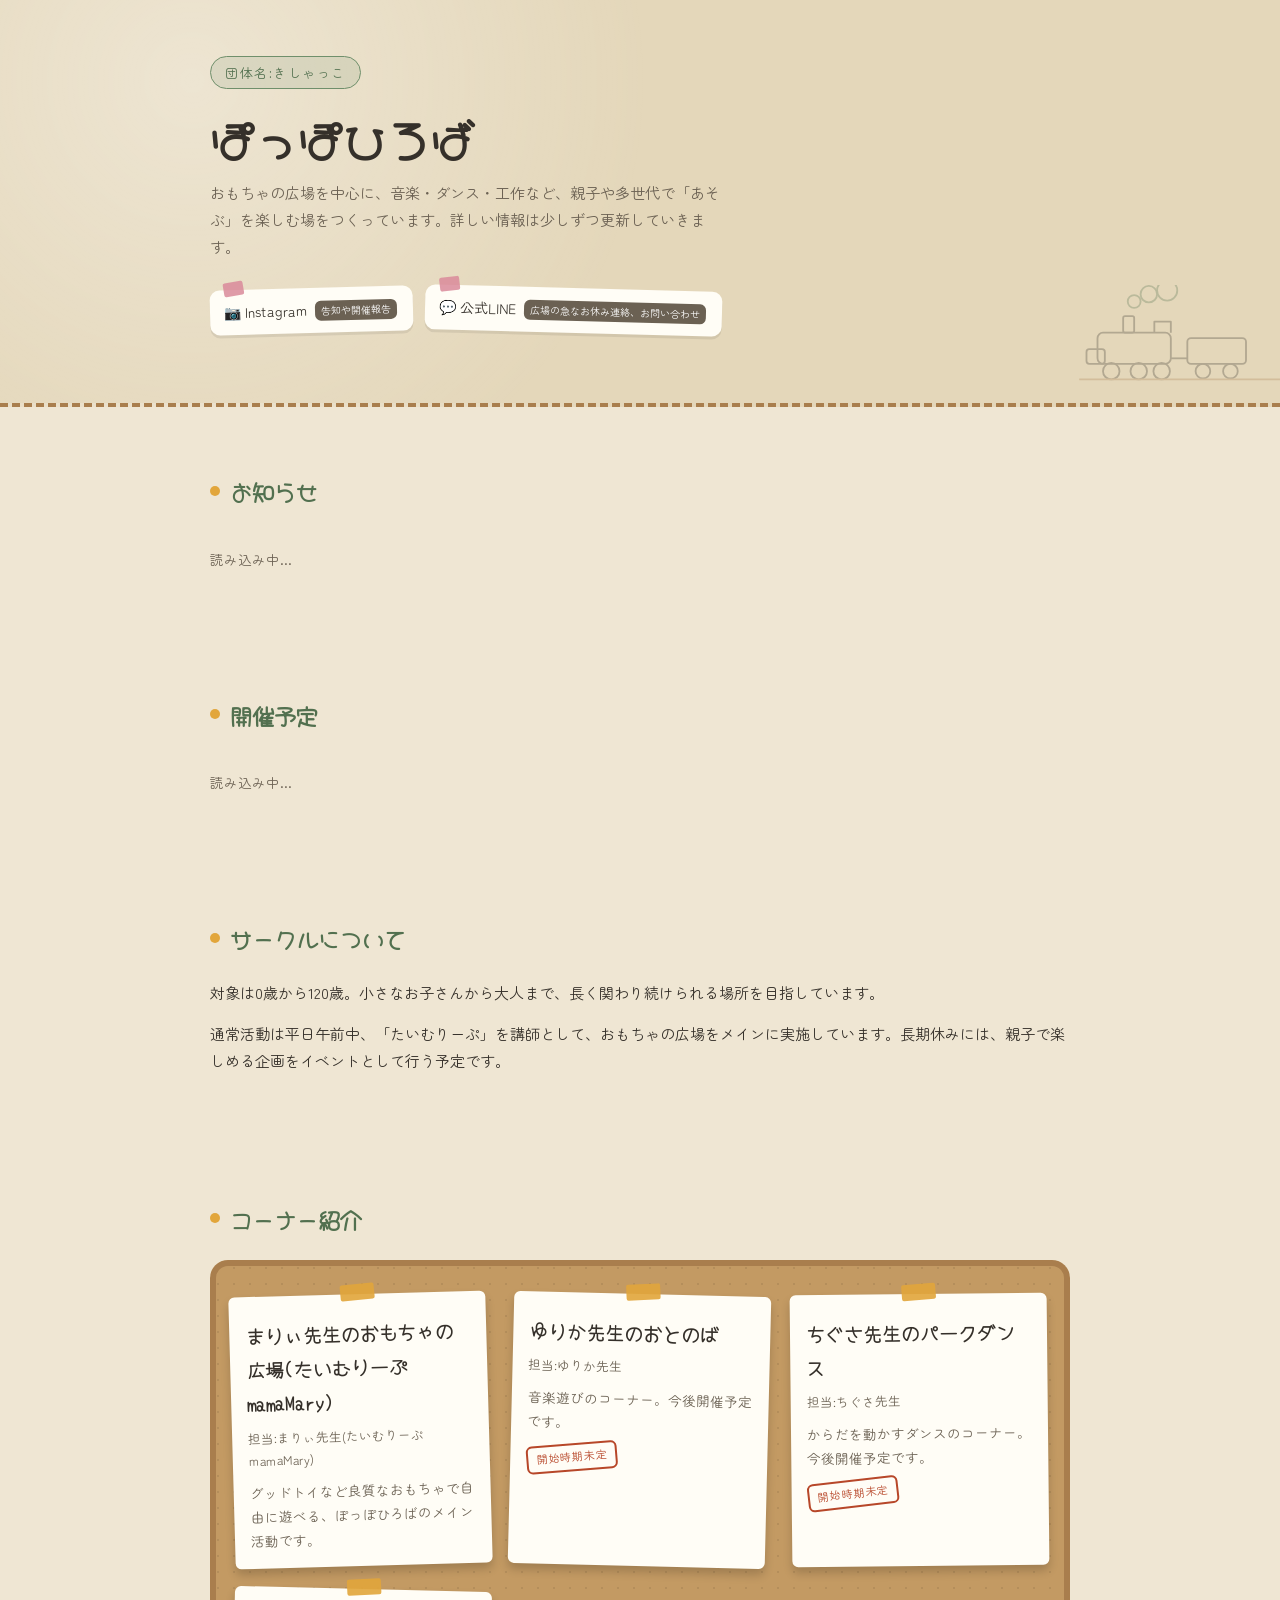
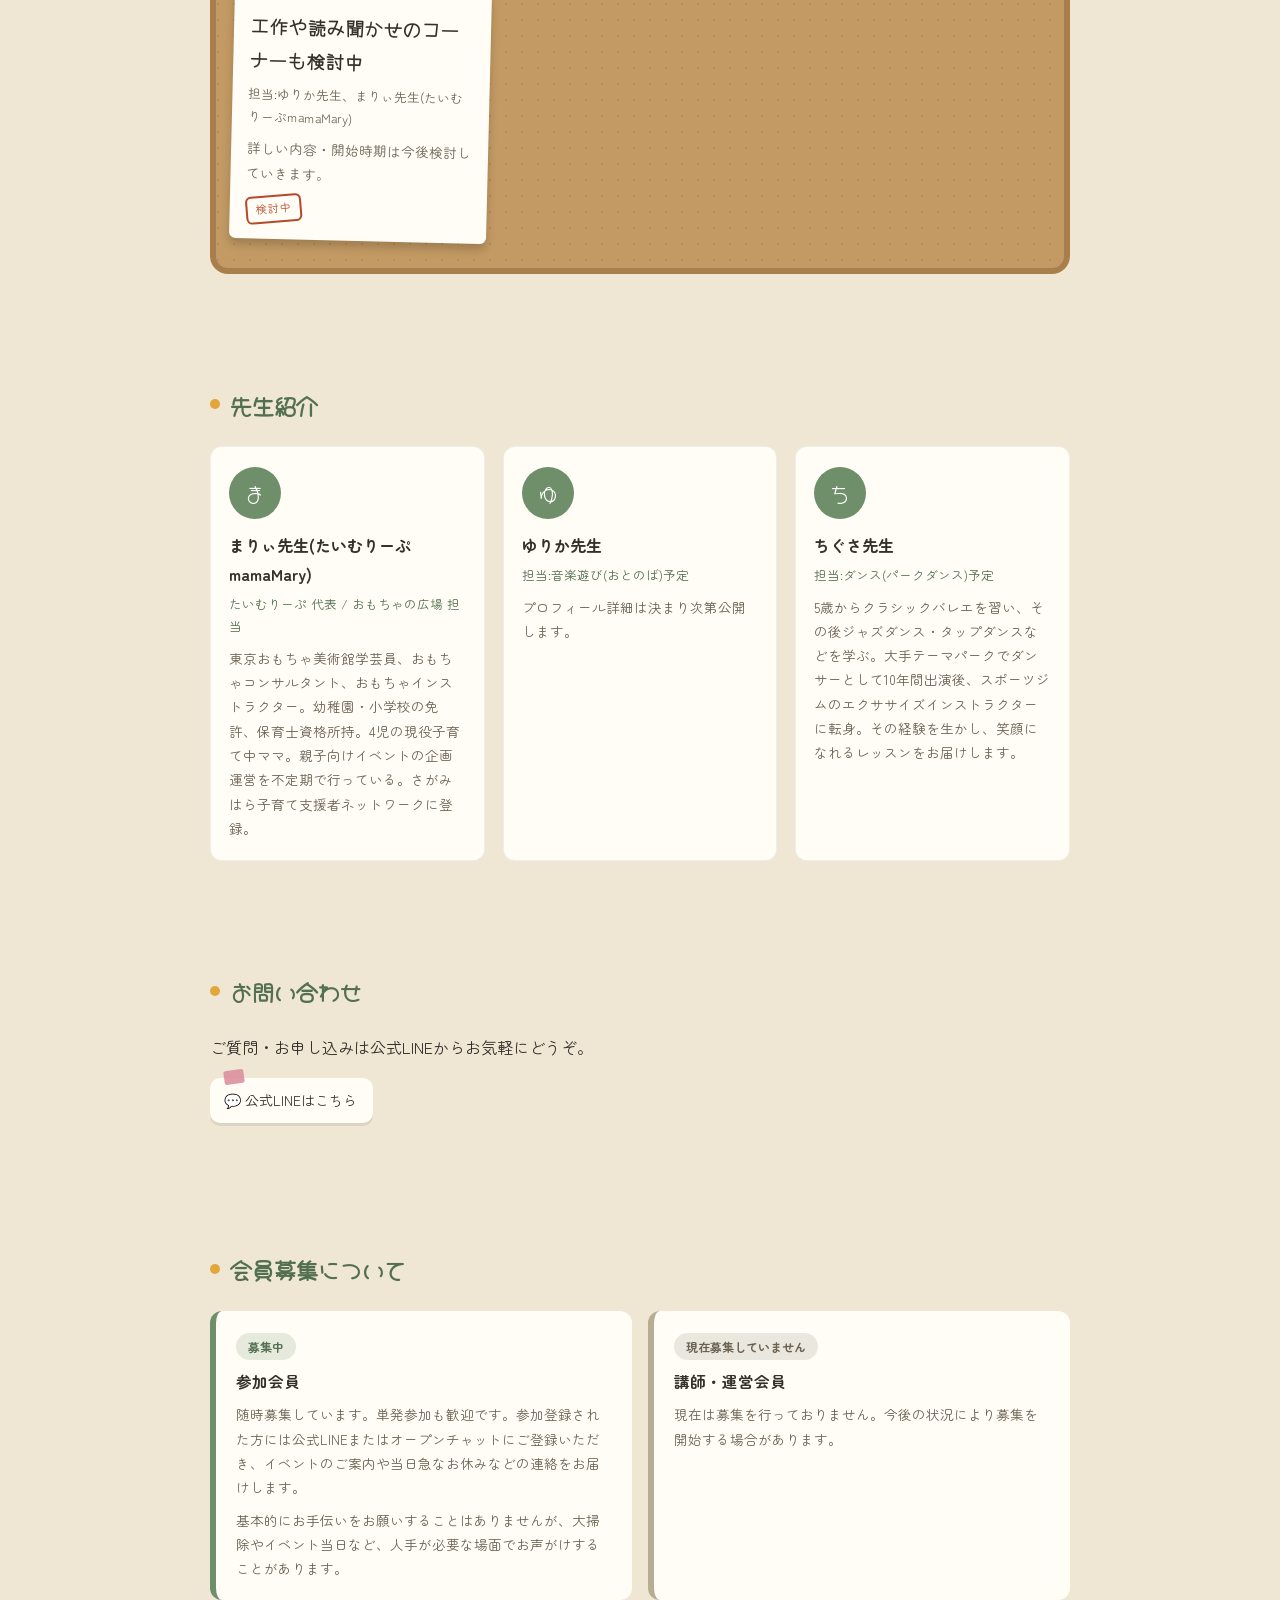
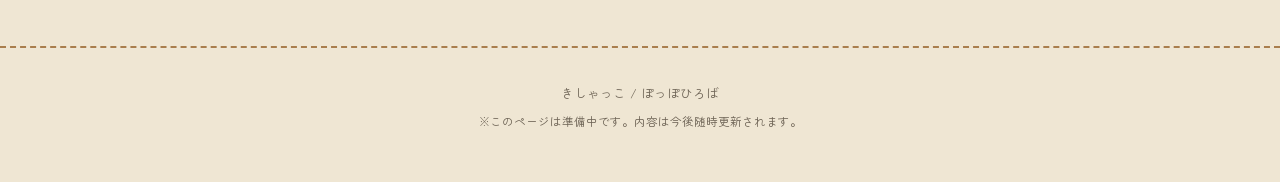
==== index.html @ f731ea02 "Update index.html" ====
<!DOCTYPE html>
<html lang="ja">
<head>
<meta charset="UTF-8">
<meta name="viewport" content="width=device-width, initial-scale=1.0">
<title>ぽっぽひろば(きしゃっこ)</title>
<link rel="preconnect" href="https://fonts.googleapis.com">
<link href="https://fonts.googleapis.com/css2?family=Yomogi&family=Hachi+Maru+Pop&family=Zen+Maru+Gothic:wght@400;500;700&display=swap" rel="stylesheet">
<link rel="stylesheet" href="css/style.css">
<script src="https://identity.netlify.com/v1/netlify-identity-widget.js"></script>


<div class="hero">
  <svg class="hero-illustration" viewBox="0 0 240 120" fill="none" xmlns="http://www.w3.org/2000/svg">
    <circle cx="70" cy="18" r="7" stroke="#52704f" stroke-width="2"/>
    <circle cx="86" cy="10" r="9" stroke="#52704f" stroke-width="2"/>
    <circle cx="106" cy="6" r="11" stroke="#52704f" stroke-width="2"/>
    <rect x="58" y="34" width="12" height="18" rx="2" stroke="#35302a" stroke-width="2"/>
    <rect x="30" y="52" width="80" height="34" rx="6" stroke="#35302a" stroke-width="2"/>
    <rect x="18" y="70" width="20" height="16" rx="3" stroke="#35302a" stroke-width="2"/>
    <path d="M92 52 L92 40 L110 40 L110 52" stroke="#35302a" stroke-width="2" stroke-linejoin="round"/>
    <circle cx="45" cy="94" r="9" stroke="#35302a" stroke-width="2"/>
    <circle cx="75" cy="94" r="9" stroke="#35302a" stroke-width="2"/>
    <circle cx="100" cy="94" r="9" stroke="#35302a" stroke-width="2"/>
    <line x1="110" y1="80" x2="128" y2="80" stroke="#35302a" stroke-width="2"/>
    <rect x="128" y="58" width="64" height="28" rx="4" stroke="#35302a" stroke-width="2"/>
    <circle cx="145" cy="94" r="8" stroke="#35302a" stroke-width="2"/>
    <circle cx="175" cy="94" r="8" stroke="#35302a" stroke-width="2"/>
    <line x1="10" y1="103" x2="230" y2="103" stroke="#a97e4d" stroke-width="2"/>
  </svg>
  <div class="wrap">
    <span class="eyebrow">団体名:きしゃっこ</span>
    <h1 class="title">ぽっぽひろば</h1>
    <p class="sub">おもちゃの広場を中心に、音楽・ダンス・工作など、親子や多世代で「あそぶ」を楽しむ場をつくっています。詳しい情報は少しずつ更新していきます。</p>
  
    <div class="sns-row" style="margin-top: 20px;">
      <a class="sns-pin" href="https://www.instagram.com/kishakko?igsi=dzZjYjJscGFuNTF6">📷 Instagram <span class="badge-tbd">告知や開催報告</span></a>
      <a class="sns-pin" href="https://lin.ee/PmQzbfr" target="_blank" rel="noopener">💬 公式LINE<span class="badge-tbd">広場の急なお休み連絡、お問い合わせ</span></a>
    </div>
  </div>
</div>

<div class="wrap">


  <section class="news">
    <h2 class="section-title">お知らせ</h2>
    <div class="news-list" id="news-list">
      <p class="news-empty">読み込み中…</p>
    </div>
  </section>

  <section class="schedule">
    <h2 class="section-title">開催予定</h2>
    <div class="schedule-list" id="schedule-list">
      <p class="schedule-empty">読み込み中…</p>
    </div>
  </section>

  <section class="about">
    <h2 class="section-title">サークルについて</h2>
    <p>対象は0歳から120歳。小さなお子さんから大人まで、長く関わり続けられる場所を目指しています。</p>
    <p>通常活動は平日午前中、「たいむりーぷ」を講師として、おもちゃの広場をメインに実施しています。長期休みには、親子で楽しめる企画をイベントとして行う予定です。</p>
  </section>

  <section class="corners">
    <h2 class="section-title">コーナー紹介</h2>
    <div class="corkboard">
      <div class="card-grid">

        <div class="note-card">
          <h3>まりぃ先生のおもちゃの広場(たいむりーぷmamaMary)</h3>
          <div class="teacher">担当:まりぃ先生(たいむりーぷmamaMary)</div>
          <p class="desc">グッドトイなど良質なおもちゃで自由に遊べる、ぽっぽひろばのメイン活動です。</p>
        </div>

        <div class="note-card">
          <h3>ゆりか先生のおとのば</h3>
          <div class="teacher">担当:ゆりか先生</div>
          <p class="desc">音楽遊びのコーナー。今後開催予定です。</p>
          <span class="stamp">開始時期未定</span>
        </div>

        <div class="note-card">
          <h3>ちぐさ先生のパークダンス</h3>
          <div class="teacher">担当:ちぐさ先生</div>
          <p class="desc">からだを動かすダンスのコーナー。今後開催予定です。</p>
          <span class="stamp">開始時期未定</span>
        </div>

        <div class="note-card">
          <h3>工作や読み聞かせのコーナーも検討中</h3>
          <div class="teacher">担当:ゆりか先生、まりぃ先生(たいむりーぷmamaMary)</div>
          <p class="desc">詳しい内容・開始時期は今後検討していきます。</p>
          <span class="stamp">検討中</span>
        </div>

      </div>
    </div>
  </section>

  <section class="teachers">
    <h2 class="section-title">先生紹介</h2>
    <div class="teacher-grid">

      <div class="teacher-card">
        <div class="avatar">ま</div>
        <h3>まりぃ先生(たいむりーぷmamaMary)</h3>
        <div class="role">たいむりーぷ 代表 / おもちゃの広場 担当</div>
        <p>東京おもちゃ美術館学芸員、おもちゃコンサルタント、おもちゃインストラクター。幼稚園・小学校の免許、保育士資格所持。4児の現役子育て中ママ。親子向けイベントの企画運営を不定期で行っている。さがみはら子育て支援者ネットワークに登録。</p>
      </div>

      <div class="teacher-card">
        <div class="avatar">ゆ</div>
        <h3>ゆりか先生</h3>
        <div class="role">担当:音楽遊び(おとのば)予定</div>
        <p>プロフィール詳細は決まり次第公開します。</p>
      </div>

      <div class="teacher-card">
        <div class="avatar">ち</div>
        <h3>ちぐさ先生</h3>
        <div class="role">担当:ダンス(パークダンス)予定</div>
        <p>5歳からクラシックバレエを習い、その後ジャズダンス・タップダンスなどを学ぶ。大手テーマパークでダンサーとして10年間出演後、スポーツジムのエクササイズインストラクターに転身。その経験を生かし、笑顔になれるレッスンをお届けします。</p>
      </div>

    </div>
  </section>

  <section class="contact">
    <h2 class="section-title">お問い合わせ</h2>
    <p>ご質問・お申し込みは公式LINEからお気軽にどうぞ。</p>
    <p><a class="sns-pin" href="https://lin.ee/PmQzbfr" target="_blank" rel="noopener" style="transform:none;">💬 公式LINEはこちら</a></p>
  </section>

  <section class="membership">
    <h2 class="section-title">会員募集について</h2>
    <div class="status-row">
      <div class="status-card">
        <span class="status-tag open">募集中</span>
        <h3>参加会員</h3>
        <p>随時募集しています。単発参加も歓迎です。参加登録された方には公式LINEまたはオープンチャットにご登録いただき、イベントのご案内や当日急なお休みなどの連絡をお届けします。</p>
        <p style="margin-top:8px;">基本的にお手伝いをお願いすることはありませんが、大掃除やイベント当日など、人手が必要な場面でお声がけすることがあります。</p>
      </div>
      <div class="status-card closed">
        <span class="status-tag closed">現在募集していません</span>
        <h3>講師・運営会員</h3>
        <p>現在は募集を行っておりません。今後の状況により募集を開始する場合があります。</p>
      </div>
    </div>
  </section>

</div>

<footer>
  <div>きしゃっこ / ぽっぽひろば</div>
  <div class="note">※このページは準備中です。内容は今後随時更新されます。</div>
</footer>

<script>
// 📢 本日の開催状況を data/status.json から読み込んで表示
fetch('data/status.json')
  .then(function(res){ return res.json(); })
  .then(function(data){
    var status = (data && data.current) || "🟢 本日開催";
    document.getElementById('today-status').innerText = status;
  })
  .catch(function(){
    document.getElementById('today-status').innerText = "🟢 本日開催";
  });

// 📅 年間予定を data/yearly.json から読み込んで「今月分」だけを自動表示
var currentMonth = new Date().getMonth() + 1; // 現在の月（1〜12）
document.getElementById('yearly-title').innerText = currentMonth + '月の予定（年間予定より）';

fetch('data/yearly.json')
  .then(function(res){ return res.json(); })
  .then(function(data){
    var items = (data && data.items) || [];
    var list = document.getElementById('yearly-list');
    
    // 今月のデータだけを絞り込む
    var thisMonthItems = items.filter(function(item){
      return parseInt(item.month) === currentMonth;
    });

    if(thisMonthItems.length === 0){
      list.innerHTML = '<p class="yearly-empty">今月の定期予定はありません。</p>';
      return;
    }

    list.innerHTML = thisMonthItems.map(function(item){
      return '<div class="news-item" style="border-left: 4px solid #a97e4d; padding-left: 10px; margin-bottom: 15px;">' +
        '<div class="title" style="font-weight: bold; font-size: 1.1rem;">' + (item.title || '') + '</div>' +
        '<div class="body" style="font-size: 0.9rem; color: #555; white-space: pre-wrap; margin-top: 4px;">' + (item.detail || '') + '</div>' +
      '</div>';
    }).join('');
  })
  .catch(function(){
    document.getElementById('yearly-list').innerHTML = '<p class="yearly-empty">年間予定を読み込めませんでした。</p>';
  });

// お知らせを data/news.json から読み込んで表示
fetch('data/news.json')
  .then(function(res){ return res.json(); })
  .then(function(data){
    var items = (data && data.items) || [];
    var list = document.getElementById('news-list');
    if(items.length === 0){
      list.innerHTML = '<p class="news-empty">現在お知らせはありません。</p>';
      return;
    }
    items.sort(function(a,b){ return (b.date||'').localeCompare(a.date||''); });
    list.innerHTML = items.map(function(item){
      return '<div class="news-item">' +
        '<div class="date">' + (item.date || '') + '</div>' +
        '<div class="title">' + (item.title || '') + '</div>' +
        '<div class="body">' + (item.body || '') + '</div>' +
      '</div>';
    }).join('');
  })
  .catch(function(){
    document.getElementById('news-list').innerHTML = '<p class="news-empty">お知らせを読み込めませんでした。</p>';
  });

// 開催予定を data/schedule.json から読み込んで表示
fetch('data/schedule.json')
  .then(function(res){ return res.json(); })
  .then(function(data){
    var items = (data && data.items) || [];
    var list = document.getElementById('schedule-list');
    if(items.length === 0){
      list.innerHTML = '<p class="schedule-empty">現在、開催予定の情報はありません。</p>';
      return;
    }
    list.innerHTML = items.map(function(item){
      return '<div class="schedule-item">' +
        '<div class="date">' + (item.date || '') + '</div>' +
        '<div>' +
          '<div class="title">' + (item.title || '') + '</div>' +
          '<div class="place">' + (item.place || '') + '</div>' +
        '</div>' +
      '</div>';
    }).join('');
  })
  .catch(function(){
    document.getElementById('schedule-list').innerHTML = '<p class="schedule-empty">開催予定を読み込めませんでした。</p>';
  });
</script>

<script>
  if (window.netlifyIdentity) {
    window.netlifyIdentity.on("init", function(user){
      if (!user) {
        window.netlifyIdentity.on("login", function(){
          document.location.href = "/admin/";
        });
      }
    });
  }
</script>
</body>
</html>
---- css/style.css ----
:root{
    --paper: #efe6d3;
    --paper-dark: #e4d7ba;
    --cork: #c39a63;
    --cork-dark: #a97e4d;
    --card: #fffdf6;
    --ink: #35302a;
    --ink-soft: #6b6153;
    --moss: #6f8f6b;
    --moss-dark: #52704f;
    --mustard: #e2a63b;
    --dusty-pink: #d9899a;
    --stamp: #b7472a;
  }
  *{ box-sizing: border-box; }
  body{
    margin:0;
    background: var(--paper);
    color: var(--ink);
    font-family: "Zen Maru Gothic", sans-serif;
    line-height: 1.8;
  }
  .wrap{ max-width: 900px; margin: 0 auto; padding: 0 20px; }

  /* ---------- HERO ---------- */
  .hero{
    background:
      radial-gradient(circle at 15% 20%, rgba(255,255,255,0.35) 0, transparent 40%),
      var(--paper-dark);
    padding: 56px 0 70px;
    position: relative;
    border-bottom: 4px dashed var(--cork-dark);
    overflow: hidden;
  }
  .hero-illustration{
    position: absolute;
    right: -10px;
    bottom: 8px;
    width: 220px;
    height: auto;
    opacity: 0.28;
    z-index: 0;
    pointer-events: none;
  }
  .hero .wrap{ position: relative; z-index: 1; }
  @media (max-width: 640px){
    .hero-illustration{ width: 140px; bottom: -6px; right: -14px; opacity: 0.22; }
  }
  .eyebrow{
    display:inline-block;
    font-size: 13px;
    letter-spacing: .12em;
    color: var(--moss-dark);
    background: rgba(111,143,107,0.15);
    border: 1px solid var(--moss);
    border-radius: 999px;
    padding: 4px 14px;
    margin-bottom: 18px;
  }
  h1.title{
    font-family: "Hachi Maru Pop", cursive;
    font-size: clamp(28px, 6vw, 44px);
    line-height: 1.4;
    margin: 0 0 6px;
    color: var(--ink);
  }
  .title .stamp-inline{
    display:inline-block;
    border: 3px solid var(--stamp);
    color: var(--stamp);
    border-radius: 8px;
    padding: 2px 12px;
    transform: rotate(-3deg);
    font-size: 0.55em;
    mix-blend-mode: multiply;
    vertical-align: middle;
  }
  .sub{
    font-size: 15px;
    color: var(--ink-soft);
    margin: 10px 0 28px;
    max-width: 520px;
  }
  .sns-row{
    display:flex;
    flex-wrap: wrap;
    gap: 12px;
  }
  .sns-pin{
    position: relative;
    display:inline-flex;
    align-items:center;
    gap:8px;
    background: var(--card);
    border-radius: 10px;
    padding: 10px 16px 10px 14px;
    box-shadow: 0 3px 0 rgba(0,0,0,0.08);
    font-size: 14px;
    color: var(--ink);
    text-decoration:none;
    transform: rotate(-1.5deg);
  }
  .sns-pin:nth-child(2n){ transform: rotate(1.5deg); }
  .sns-pin::before{
    content:"";
    position:absolute;
    top:-8px; left: 14px;
    width: 20px; height:14px;
    background: var(--dusty-pink);
    opacity:.85;
    transform: rotate(-8deg);
    border-radius: 2px;
  }
  .sns-pin .badge-tbd{
    font-size: 10px;
    color: #fff;
    background: var(--ink-soft);
    border-radius: 6px;
    padding: 1px 6px;
  }

  /* ---------- SECTION GENERIC ---------- */
  section{ padding: 46px 0; }
  h2.section-title{
    font-family: "Hachi Maru Pop", cursive;
    font-size: 22px;
    color: var(--moss-dark);
    display:flex;
    align-items:center;
    gap:10px;
    margin-bottom: 22px;
  }
  h2.section-title::before{
    content:"";
    width: 10px; height:10px;
    background: var(--mustard);
    border-radius: 50%;
    display:inline-block;
  }
  .about p{ margin: 0 0 14px; font-size: 15px; }

  /* ---------- CORKBOARD ---------- */
  .corkboard{
    background:
      radial-gradient(rgba(0,0,0,0.08) 1px, transparent 1.2px) 0 0/16px 16px,
      var(--cork);
    border-radius: 18px;
    padding: 34px 22px;
    box-shadow: inset 0 0 0 6px var(--cork-dark);
  }
  .card-grid{
    display:grid;
    grid-template-columns: repeat(auto-fit, minmax(220px, 1fr));
    gap: 22px;
  }
  .note-card{
    background: var(--card);
    border-radius: 6px;
    padding: 18px 16px 16px;
    box-shadow: 0 6px 10px rgba(0,0,0,0.18);
    position: relative;
    transform: rotate(-1.6deg);
  }
  .note-card:nth-child(2n){ transform: rotate(1.4deg); }
  .note-card:nth-child(3n){ transform: rotate(-0.6deg); }
  .note-card::before{
    content:"";
    position:absolute;
    top:-10px; left: 50%;
    transform: translateX(-50%) rotate(-4deg);
    width: 34px; height:16px;
    background: var(--mustard);
    opacity:.9;
    border-radius: 2px;
  }
  .note-card h3{
    font-family: "Yomogi", cursive;
    font-size: 19px;
    margin: 4px 0 6px;
    color: var(--ink);
  }
  .note-card .teacher{
    font-size: 12.5px;
    color: var(--ink-soft);
    margin-bottom: 8px;
  }
  .note-card p.desc{
    font-size: 13.5px;
    color: var(--ink-soft);
    margin: 0;
  }
  .stamp{
    display:inline-block;
    margin-top: 10px;
    border: 2px solid var(--stamp);
    color: var(--stamp);
    font-size: 11px;
    letter-spacing: .08em;
    padding: 2px 8px;
    border-radius: 6px;
    transform: rotate(-6deg);
    mix-blend-mode: multiply;
  }

  /* ---------- TEACHERS ---------- */
  .teacher-grid{
    display:grid;
    grid-template-columns: repeat(auto-fit, minmax(230px, 1fr));
    gap: 18px;
  }
  .teacher-card{
    background: var(--card);
    border-radius: 12px;
    padding: 20px 18px;
    border: 1px solid rgba(0,0,0,0.06);
  }
  .avatar{
    width: 52px; height:52px;
    border-radius: 50%;
    background: var(--moss);
    color:#fff;
    display:flex; align-items:center; justify-content:center;
    font-family:"Hachi Maru Pop", cursive;
    font-size: 20px;
    margin-bottom: 12px;
  }
  .avatar.m-name{ font-size: 22px; }
  .teacher-card h3{ font-size:16px; margin: 0 0 4px; }
  .teacher-card .role{ font-size: 12.5px; color: var(--moss-dark); margin-bottom: 8px; }
  .teacher-card p{ font-size: 13.5px; color: var(--ink-soft); margin:0; }

  /* ---------- MEMBERSHIP STATUS ---------- */
  .status-row{
    display:flex;
    flex-wrap:wrap;
    gap: 16px;
  }
  .status-card{
    flex: 1 1 260px;
    background: var(--card);
    border-radius: 12px;
    padding: 20px;
    border-left: 6px solid var(--moss);
  }
  .status-card.closed{ border-left-color: #b7ac95; }
  .status-card h3{ margin: 0 0 6px; font-size: 15.5px; }
  .status-tag{
    display:inline-block;
    font-size: 12px;
    font-weight: bold;
    border-radius: 999px;
    padding: 3px 12px;
    margin-bottom: 8px;
  }
  .status-tag.open{ background: rgba(111,143,107,0.18); color: var(--moss-dark); }
  .status-tag.closed{ background: rgba(107,97,83,0.14); color: var(--ink-soft); }
  .status-card p{ font-size: 13.5px; color: var(--ink-soft); margin: 0; }

  footer{
    padding: 34px 0 50px;
    text-align:center;
    font-size: 12.5px;
    color: var(--ink-soft);
    border-top: 2px dashed var(--cork-dark);
  }
  footer .note{
    margin-top: 6px;
    font-size: 11.5px;
  }

/* ---------- NEWS ---------- */
.news-list{ display:flex; flex-direction:column; gap:14px; }
.news-item{
  background: var(--card);
  border-radius: 10px;
  padding: 14px 16px;
  border-left: 5px solid var(--mustard);
}
.news-item .date{ font-size:12px; color: var(--ink-soft); margin-bottom:4px; }
.news-item .title{ font-size:15px; font-weight:bold; margin-bottom:4px; }
.news-item .body{ font-size:13.5px; color: var(--ink-soft); }
.news-empty, .schedule-empty{ font-size:13.5px; color: var(--ink-soft); }

/* ---------- SCHEDULE ---------- */
.schedule-list{ display:flex; flex-direction:column; gap:12px; }
.schedule-item{
  display:flex;
  gap:14px;
  align-items:flex-start;
  background: var(--card);
  border-radius: 10px;
  padding: 12px 16px;
  border-left: 5px solid var(--moss);
}
.schedule-item .date{
  font-family: "Hachi Maru Pop", cursive;
  font-size: 14px;
  color: var(--moss-dark);
  white-space: nowrap;
}
.schedule-item .title{ font-size: 14px; }
.schedule-item .place{ font-size: 12px; color: var(--ink-soft); }
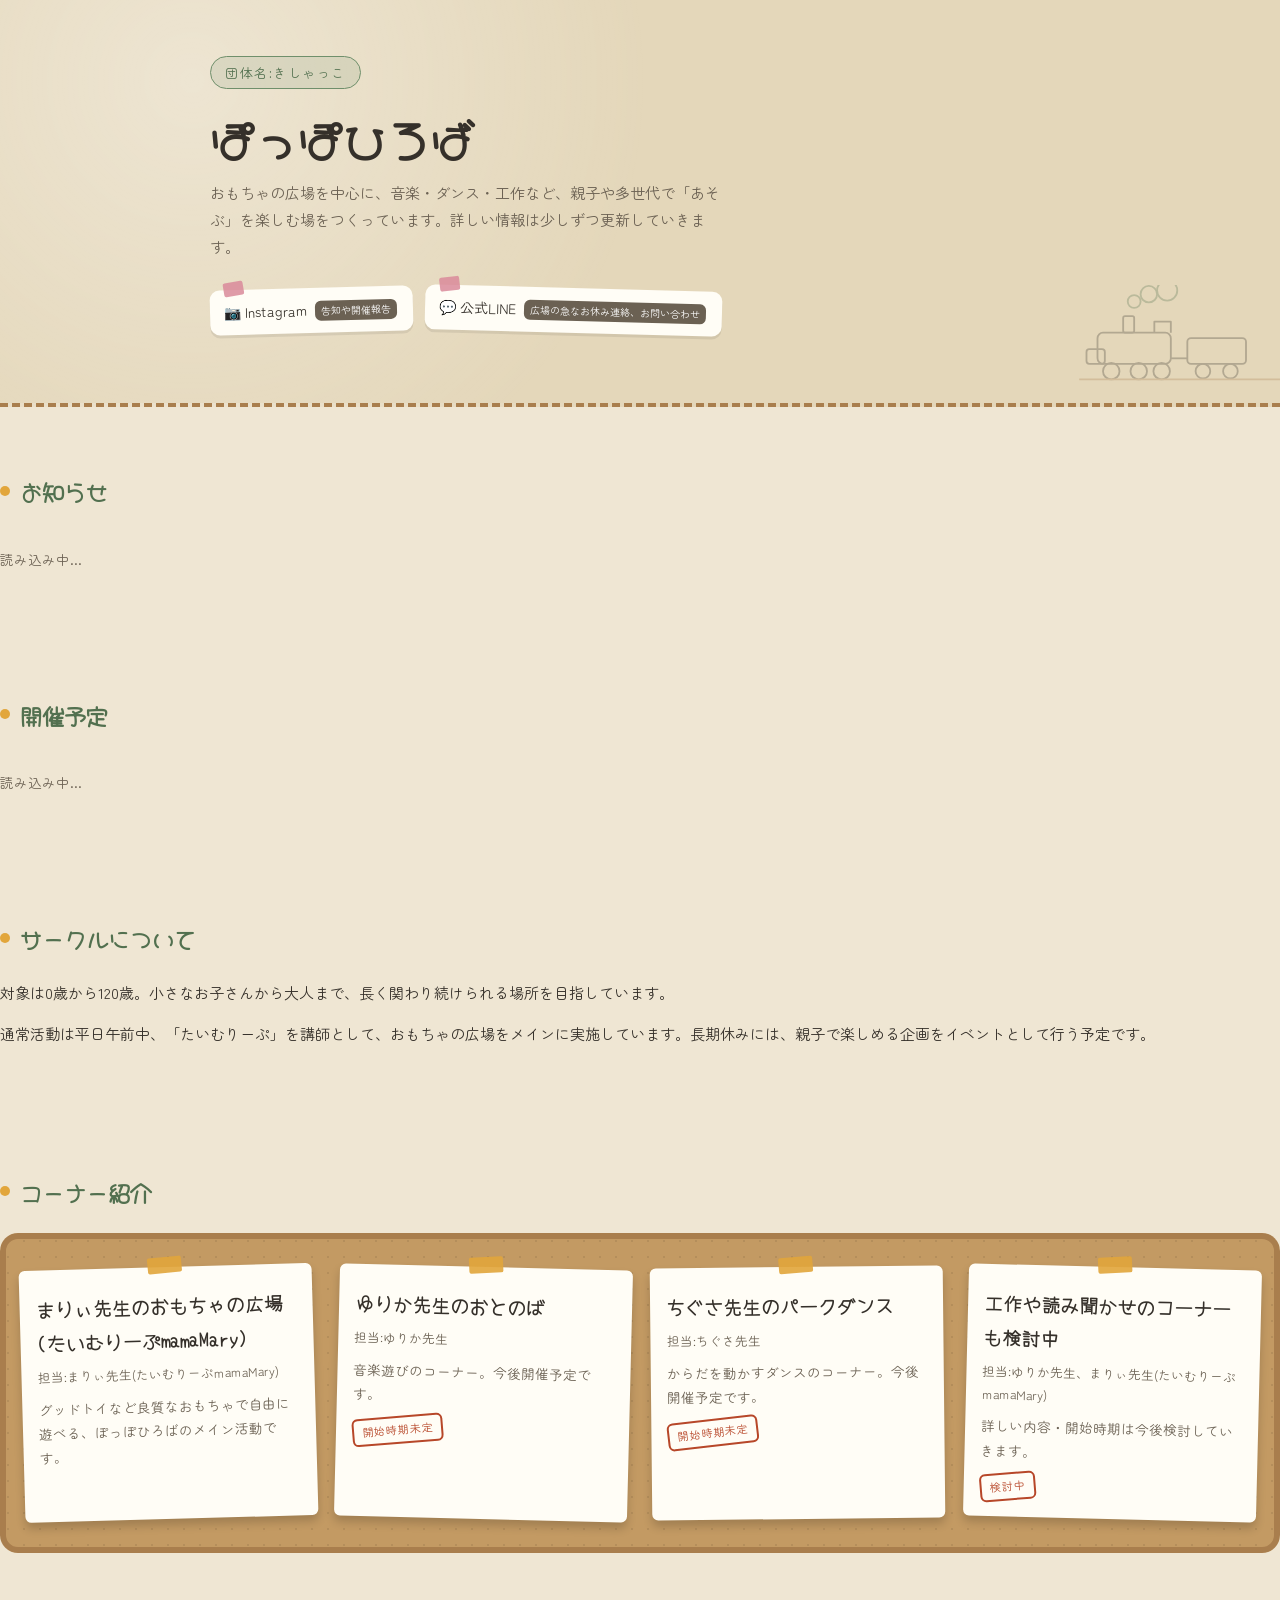
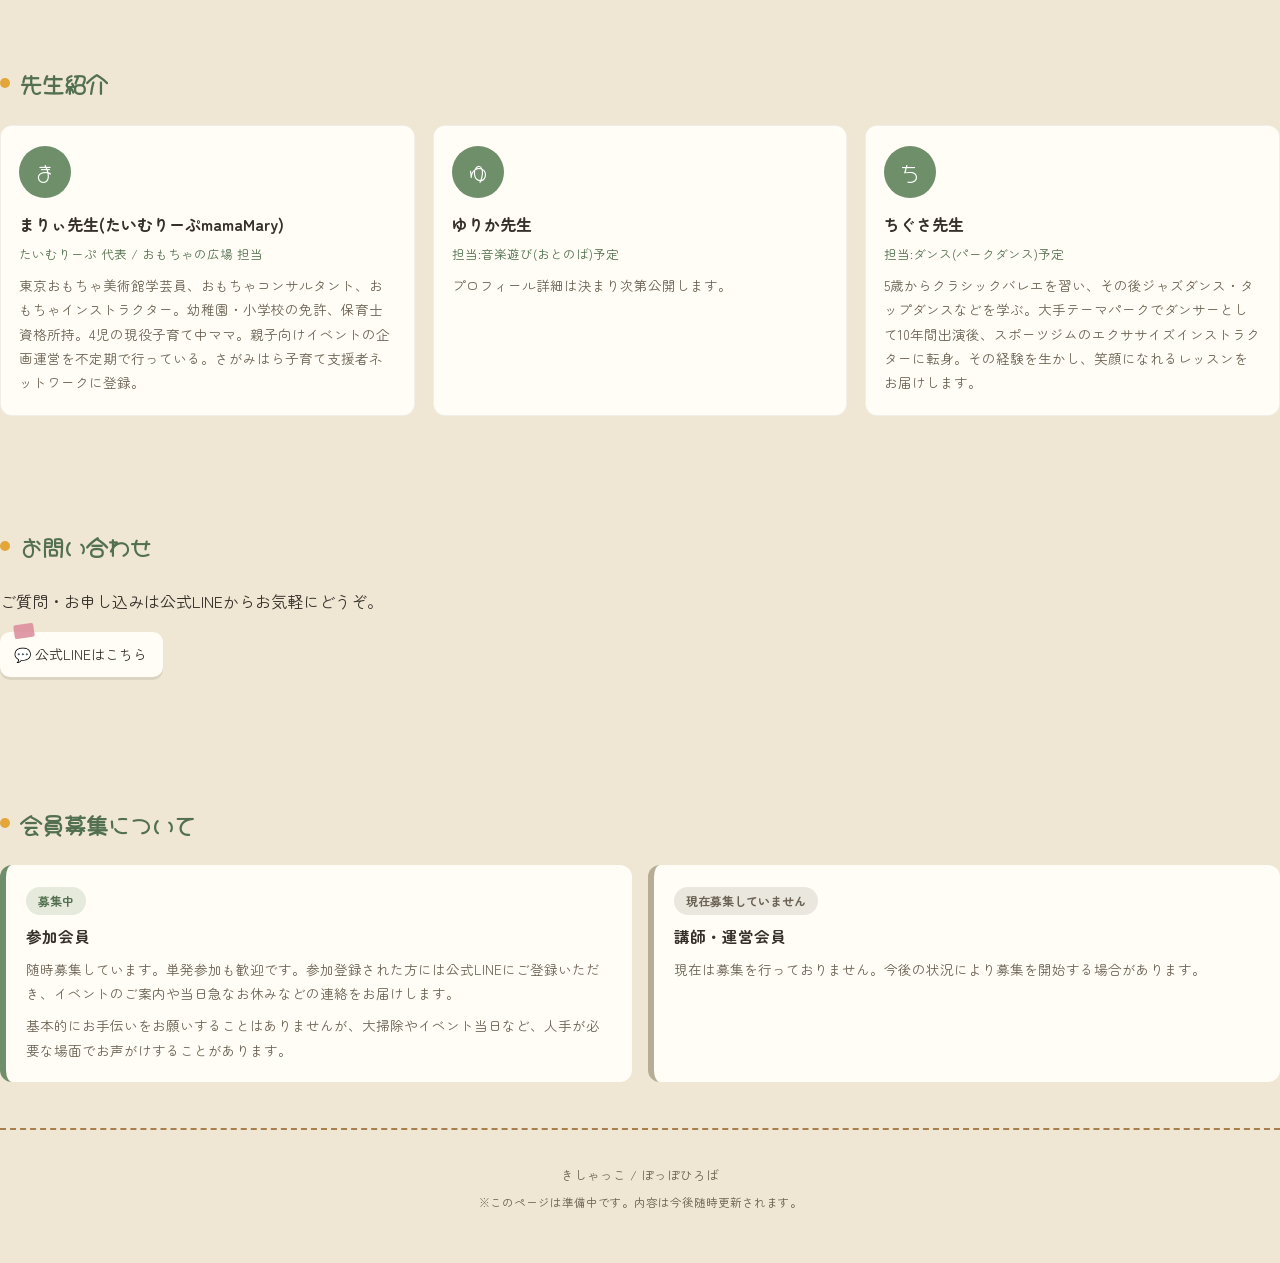
==== commit 1d3ba154: "Update index.html" ====
--- a/index.html
+++ b/index.html
@@ -40,9 +40,6 @@
   </div>
 </div>
 
-<div class="wrap">
-
-
   <section class="news">
     <h2 class="section-title">お知らせ</h2>
     <div class="news-list" id="news-list">
@@ -139,7 +136,7 @@
       <div class="status-card">
         <span class="status-tag open">募集中</span>
         <h3>参加会員</h3>
-        <p>随時募集しています。単発参加も歓迎です。参加登録された方には公式LINEまたはオープンチャットにご登録いただき、イベントのご案内や当日急なお休みなどの連絡をお届けします。</p>
+        <p>随時募集しています。単発参加も歓迎です。参加登録された方には公式LINEにご登録いただき、イベントのご案内や当日急なお休みなどの連絡をお届けします。</p>
         <p style="margin-top:8px;">基本的にお手伝いをお願いすることはありませんが、大掃除やイベント当日など、人手が必要な場面でお声がけすることがあります。</p>
       </div>
       <div class="status-card closed">
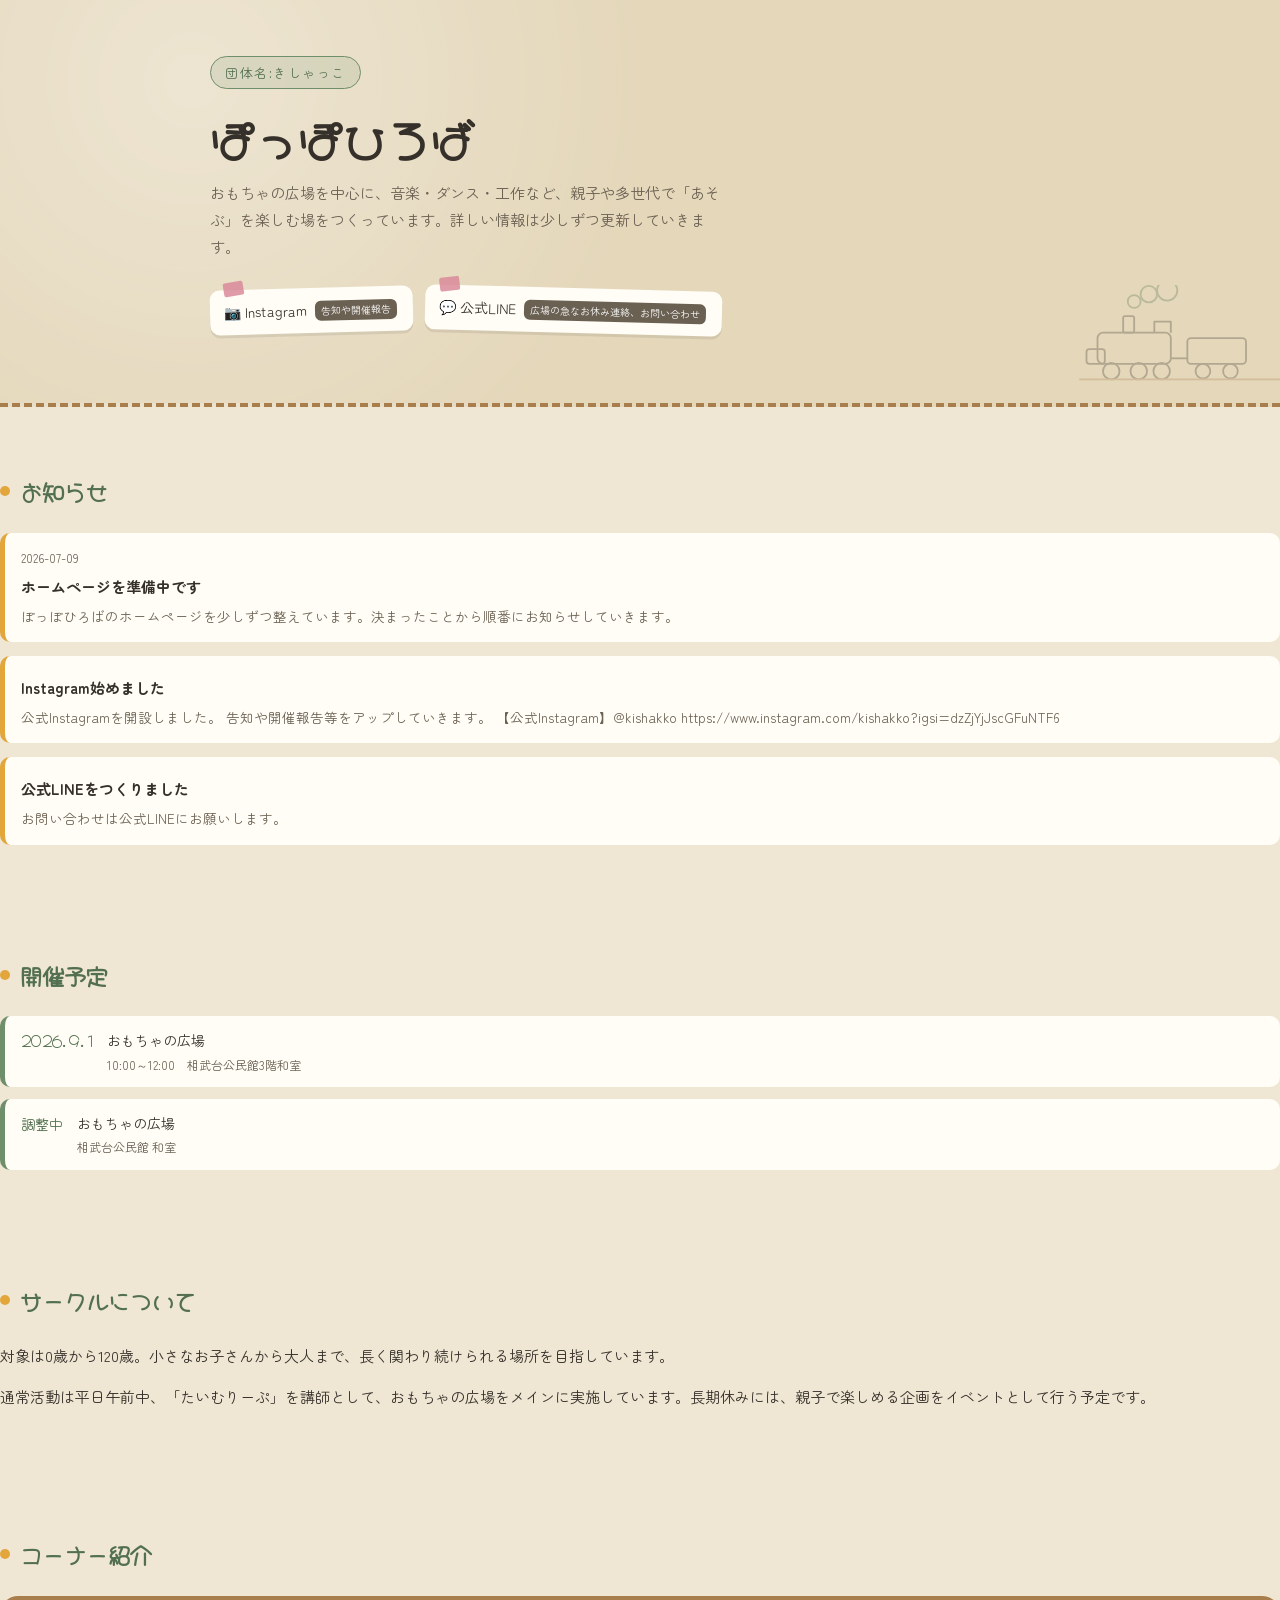
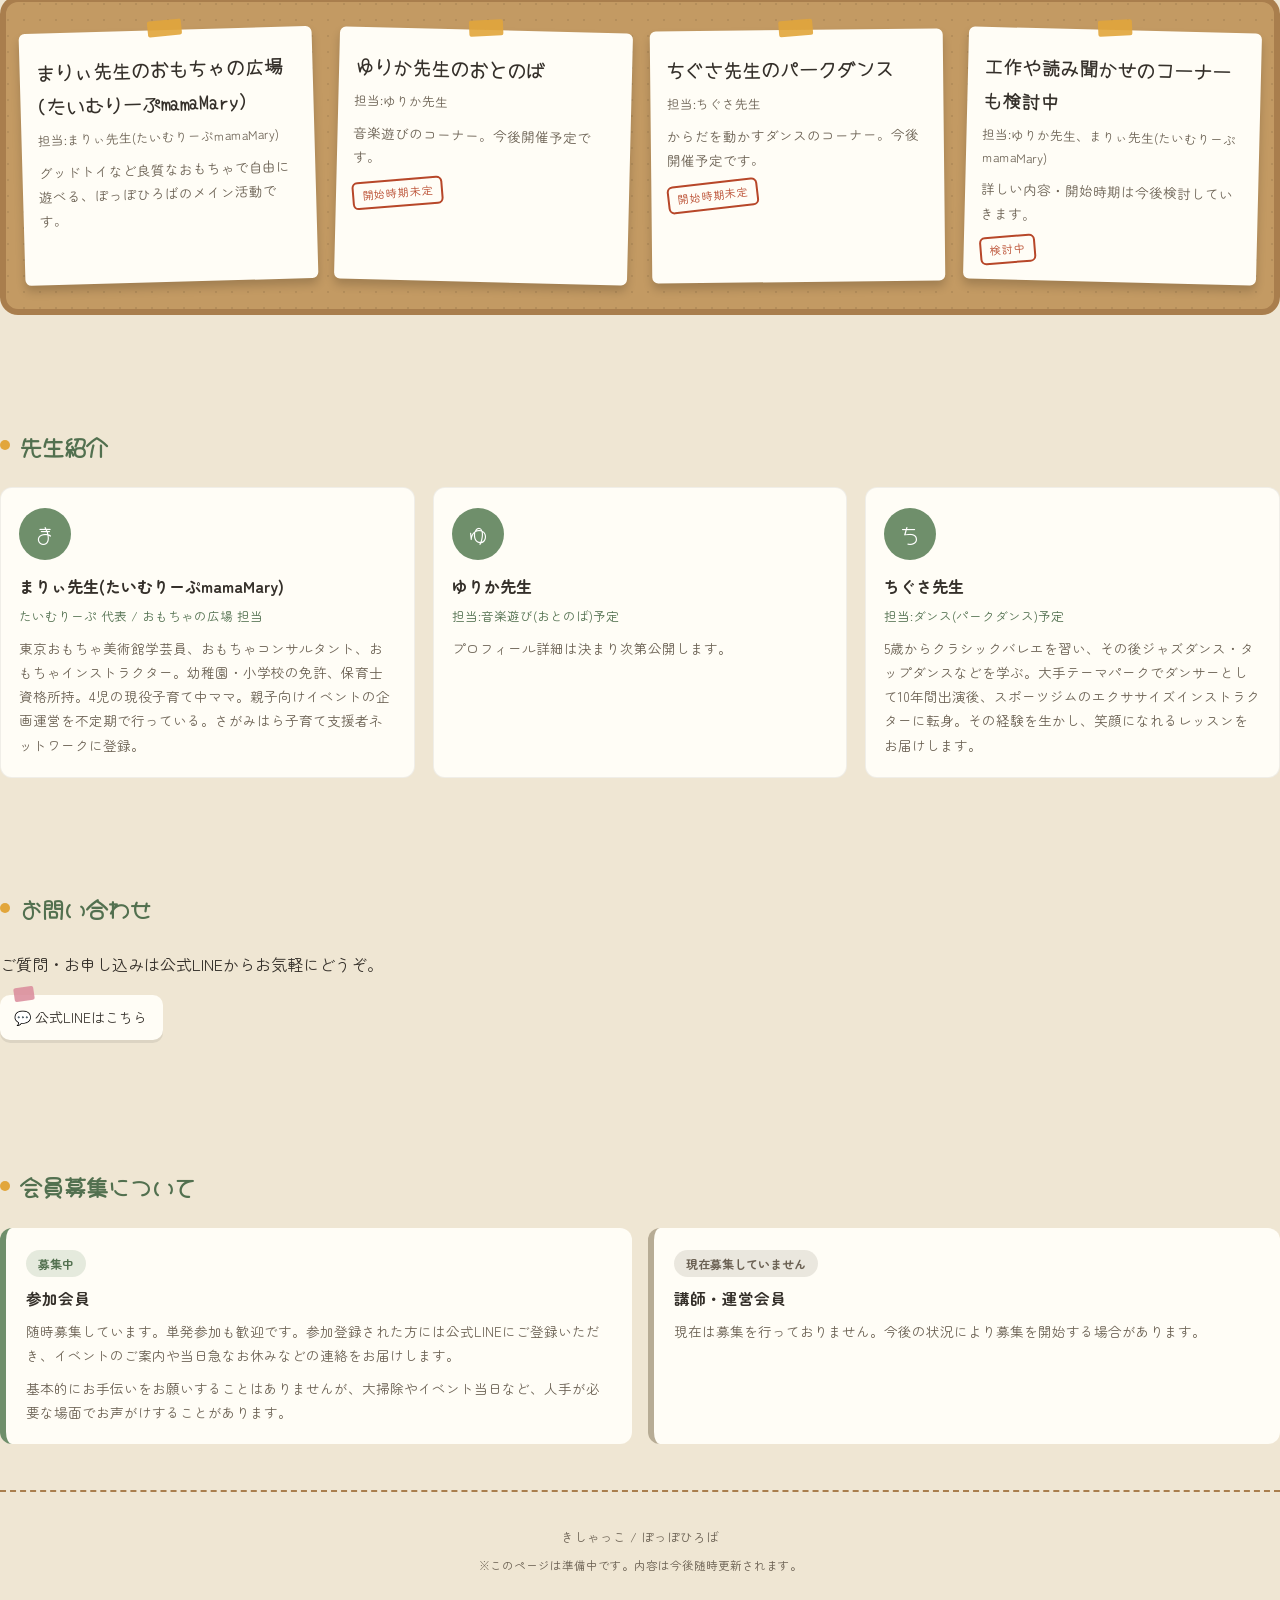
==== commit 52637e8a: "Update index.html" ====
--- a/index.html
+++ b/index.html
@@ -155,47 +155,6 @@
 </footer>
 
 <script>
-// 📢 本日の開催状況を data/status.json から読み込んで表示
-fetch('data/status.json')
-  .then(function(res){ return res.json(); })
-  .then(function(data){
-    var status = (data && data.current) || "🟢 本日開催";
-    document.getElementById('today-status').innerText = status;
-  })
-  .catch(function(){
-    document.getElementById('today-status').innerText = "🟢 本日開催";
-  });
-
-// 📅 年間予定を data/yearly.json から読み込んで「今月分」だけを自動表示
-var currentMonth = new Date().getMonth() + 1; // 現在の月（1〜12）
-document.getElementById('yearly-title').innerText = currentMonth + '月の予定（年間予定より）';
-
-fetch('data/yearly.json')
-  .then(function(res){ return res.json(); })
-  .then(function(data){
-    var items = (data && data.items) || [];
-    var list = document.getElementById('yearly-list');
-    
-    // 今月のデータだけを絞り込む
-    var thisMonthItems = items.filter(function(item){
-      return parseInt(item.month) === currentMonth;
-    });
-
-    if(thisMonthItems.length === 0){
-      list.innerHTML = '<p class="yearly-empty">今月の定期予定はありません。</p>';
-      return;
-    }
-
-    list.innerHTML = thisMonthItems.map(function(item){
-      return '<div class="news-item" style="border-left: 4px solid #a97e4d; padding-left: 10px; margin-bottom: 15px;">' +
-        '<div class="title" style="font-weight: bold; font-size: 1.1rem;">' + (item.title || '') + '</div>' +
-        '<div class="body" style="font-size: 0.9rem; color: #555; white-space: pre-wrap; margin-top: 4px;">' + (item.detail || '') + '</div>' +
-      '</div>';
-    }).join('');
-  })
-  .catch(function(){
-    document.getElementById('yearly-list').innerHTML = '<p class="yearly-empty">年間予定を読み込めませんでした。</p>';
-  });
 
 // お知らせを data/news.json から読み込んで表示
 fetch('data/news.json')
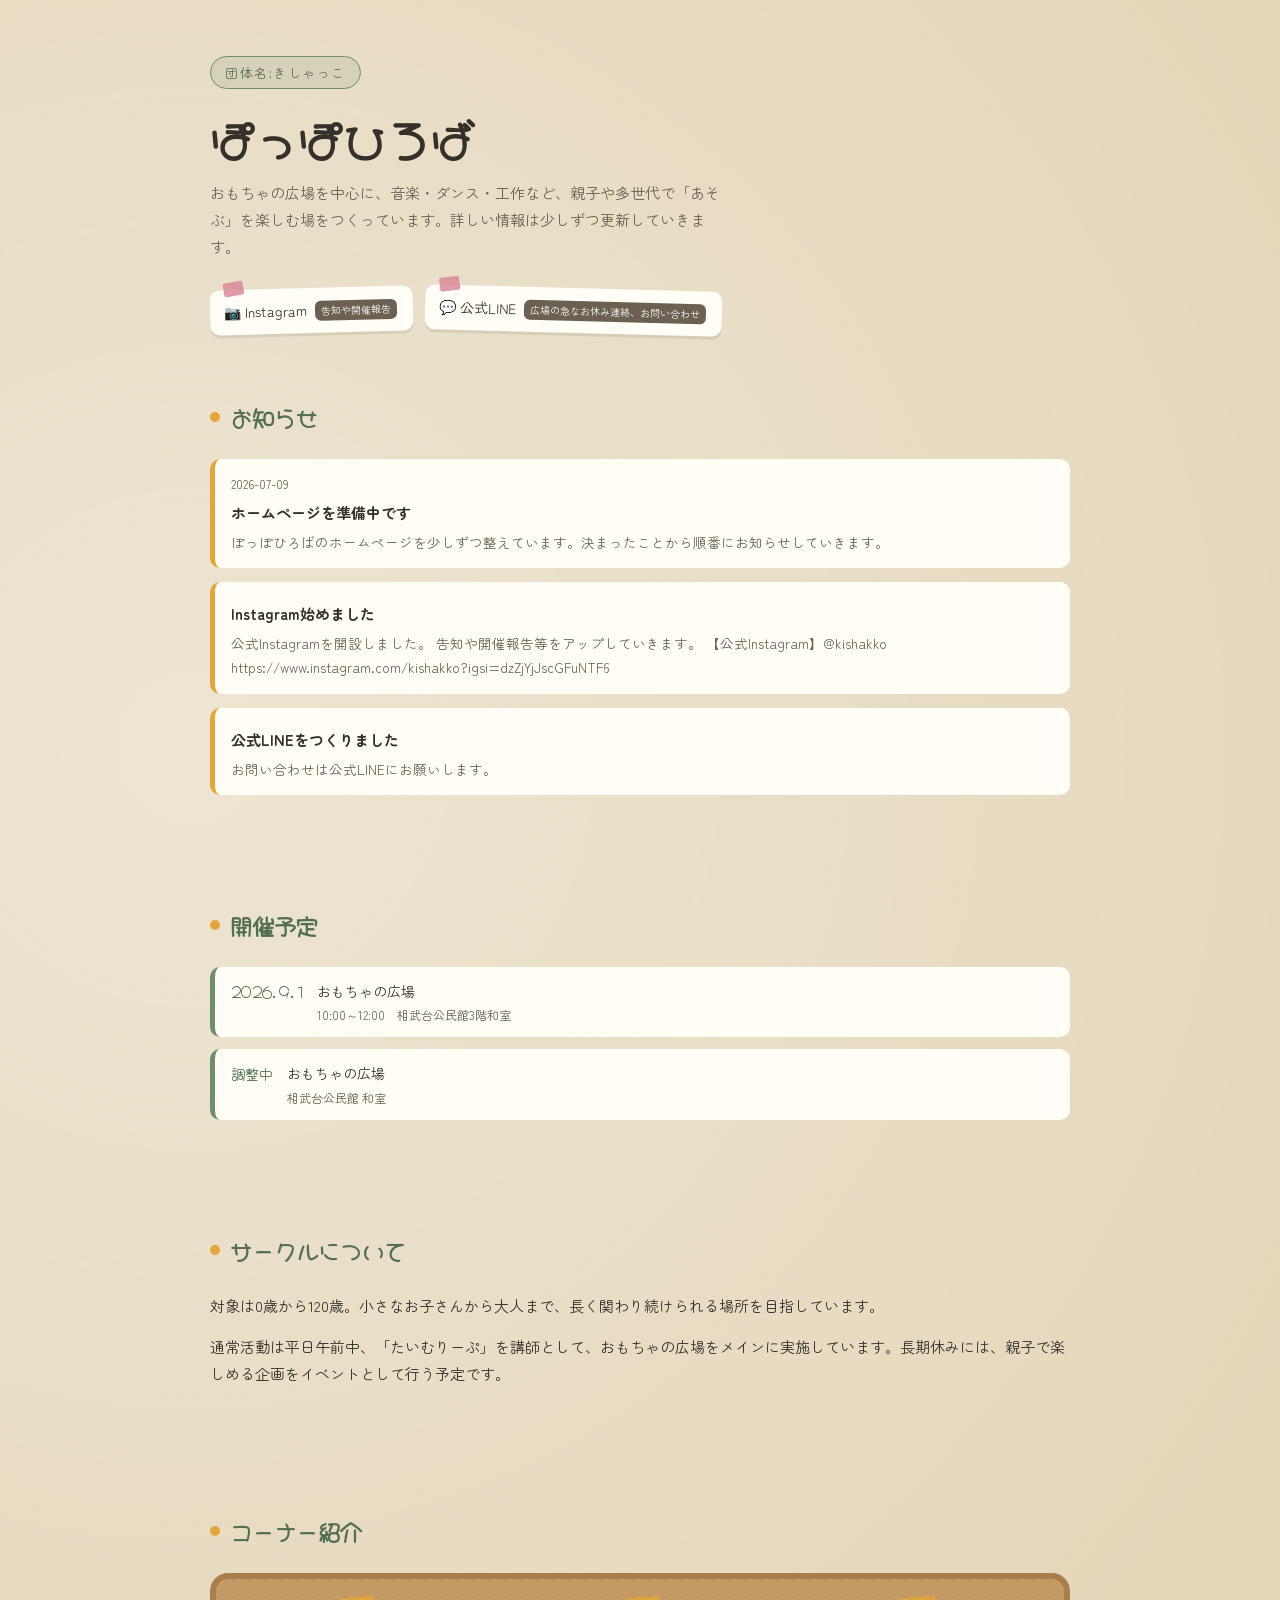
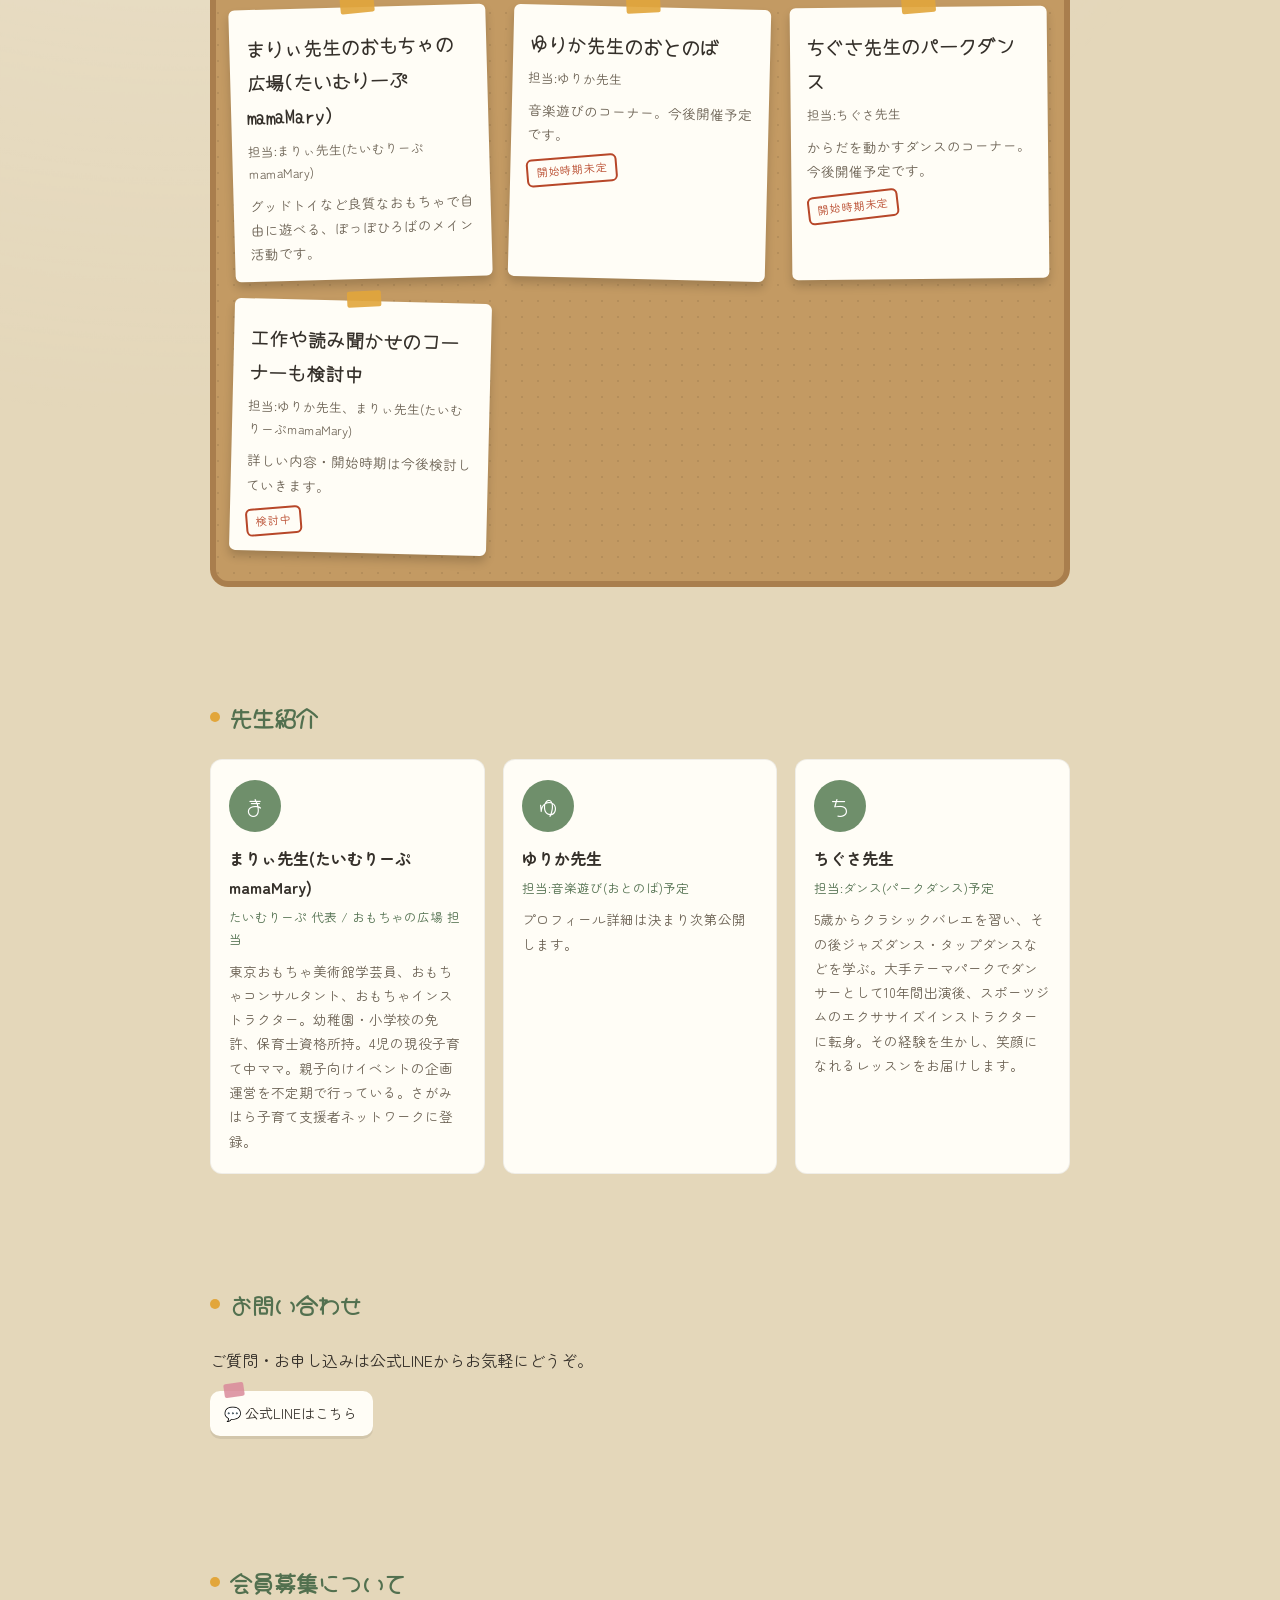
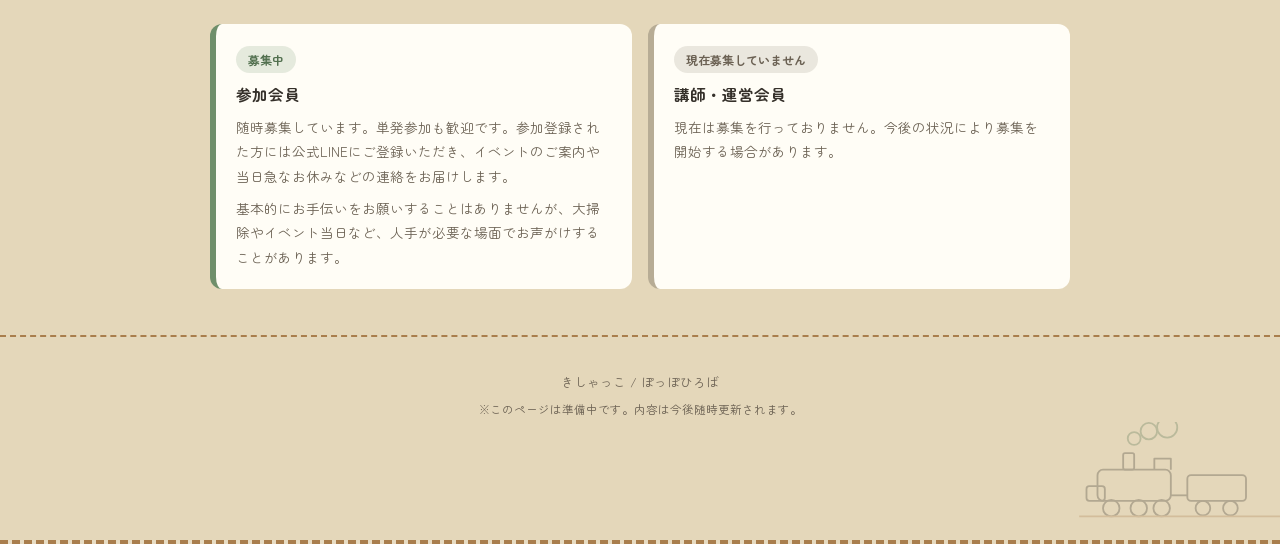
==== commit 2aec3fc1: "Update index.html" ====
--- a/index.html
+++ b/index.html
@@ -36,8 +36,6 @@
     <div class="sns-row" style="margin-top: 20px;">
       <a class="sns-pin" href="https://www.instagram.com/kishakko?igsi=dzZjYjJscGFuNTF6">📷 Instagram <span class="badge-tbd">告知や開催報告</span></a>
       <a class="sns-pin" href="https://lin.ee/PmQzbfr" target="_blank" rel="noopener">💬 公式LINE<span class="badge-tbd">広場の急なお休み連絡、お問い合わせ</span></a>
-    </div>
-  </div>
 </div>
 
   <section class="news">
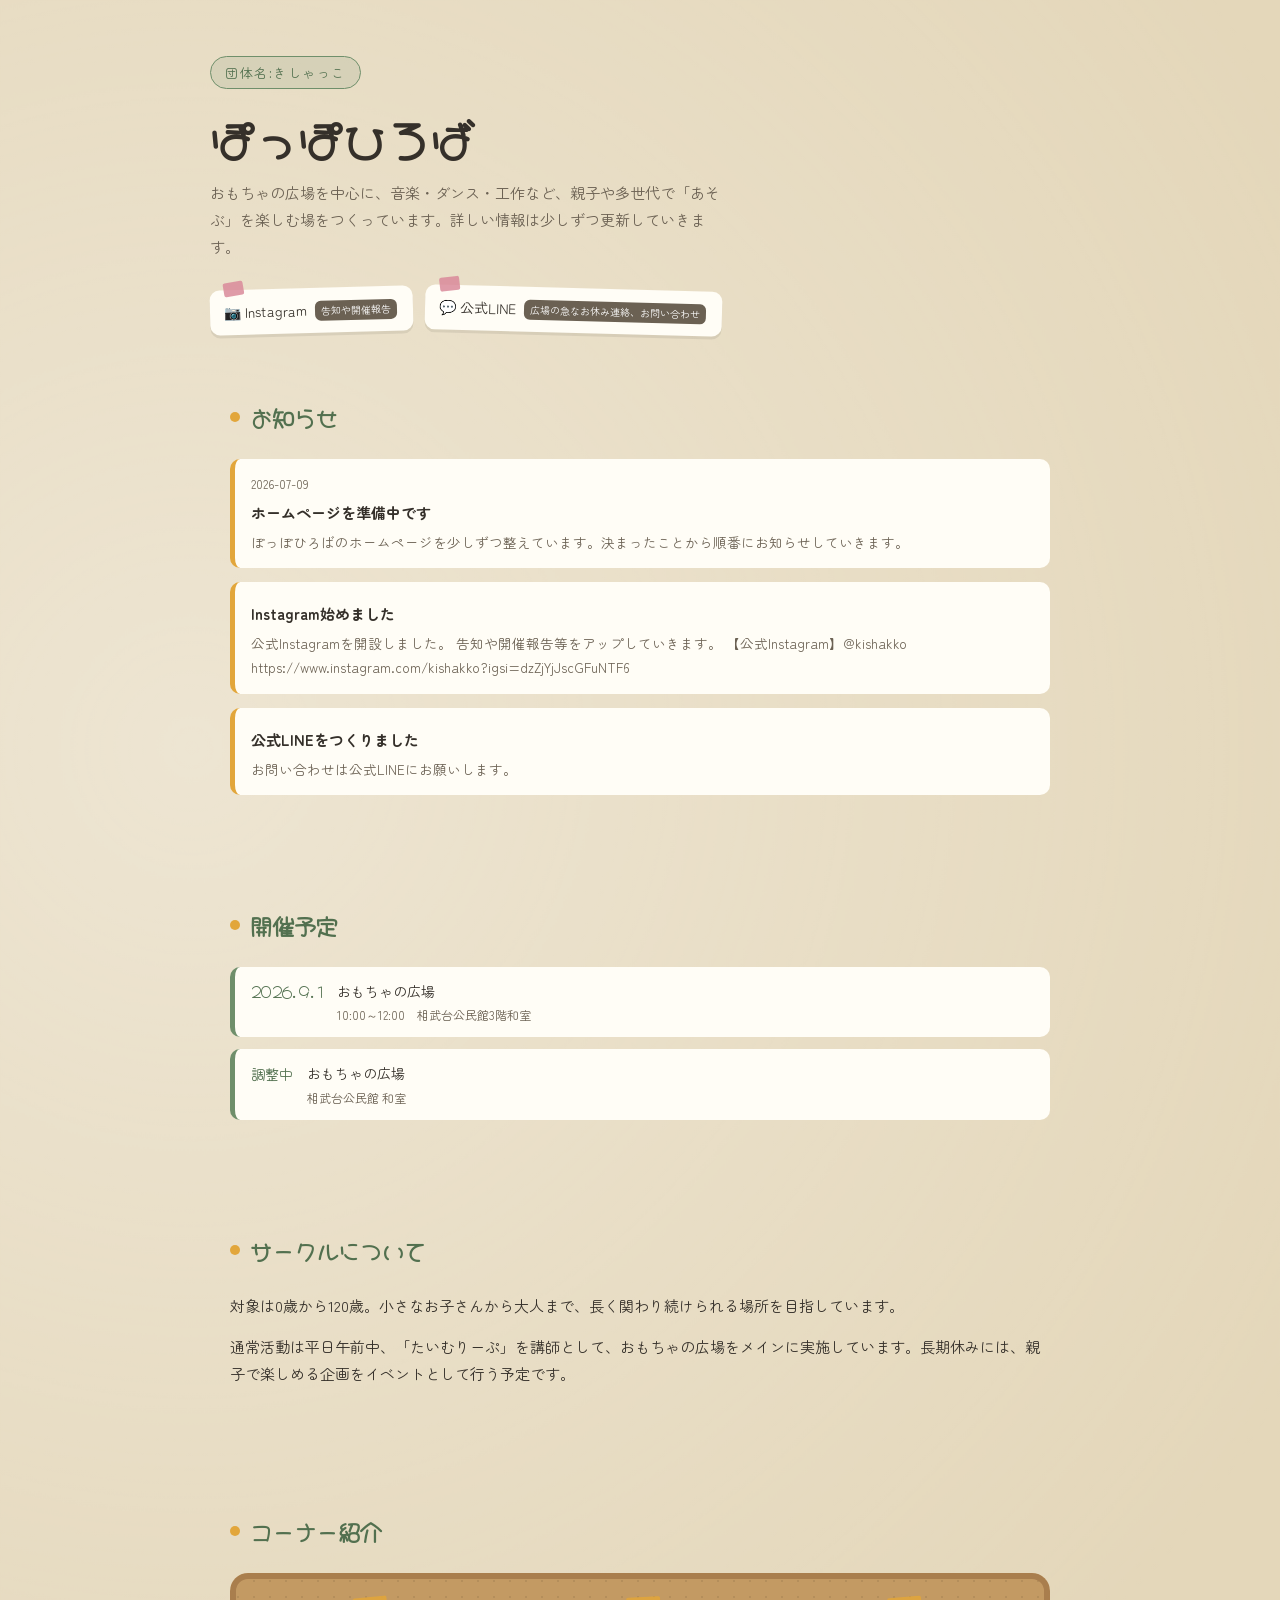
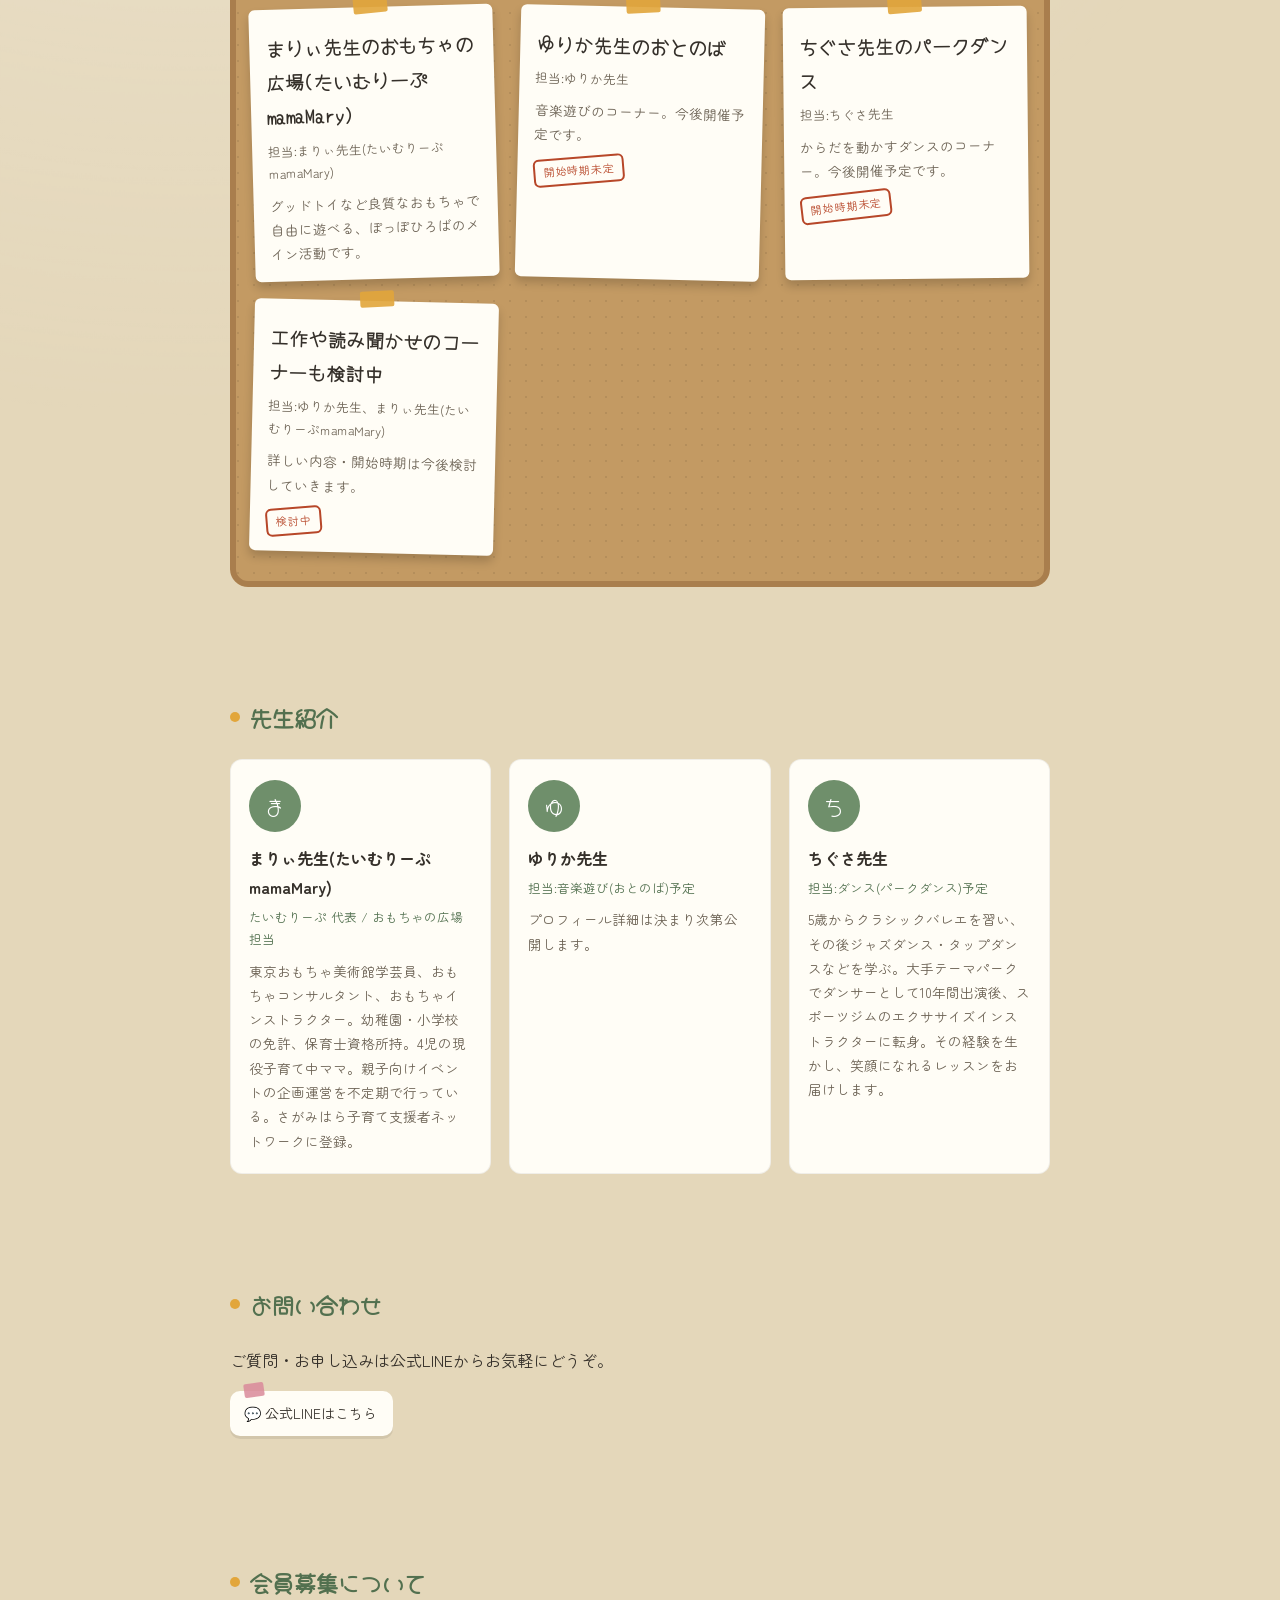
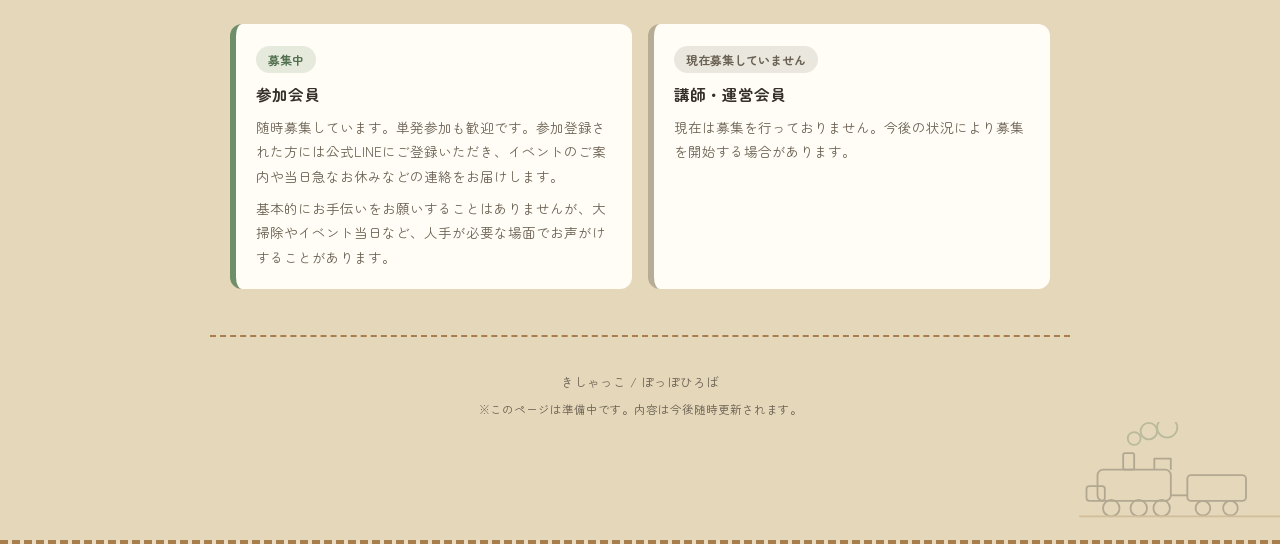
==== commit 8d6e9edd: "Update index.html" ====
--- a/index.html
+++ b/index.html
@@ -38,6 +38,7 @@
       <a class="sns-pin" href="https://lin.ee/PmQzbfr" target="_blank" rel="noopener">💬 公式LINE<span class="badge-tbd">広場の急なお休み連絡、お問い合わせ</span></a>
 </div>
 
+<div class="wrap">
   <section class="news">
     <h2 class="section-title">お知らせ</h2>
     <div class="news-list" id="news-list">
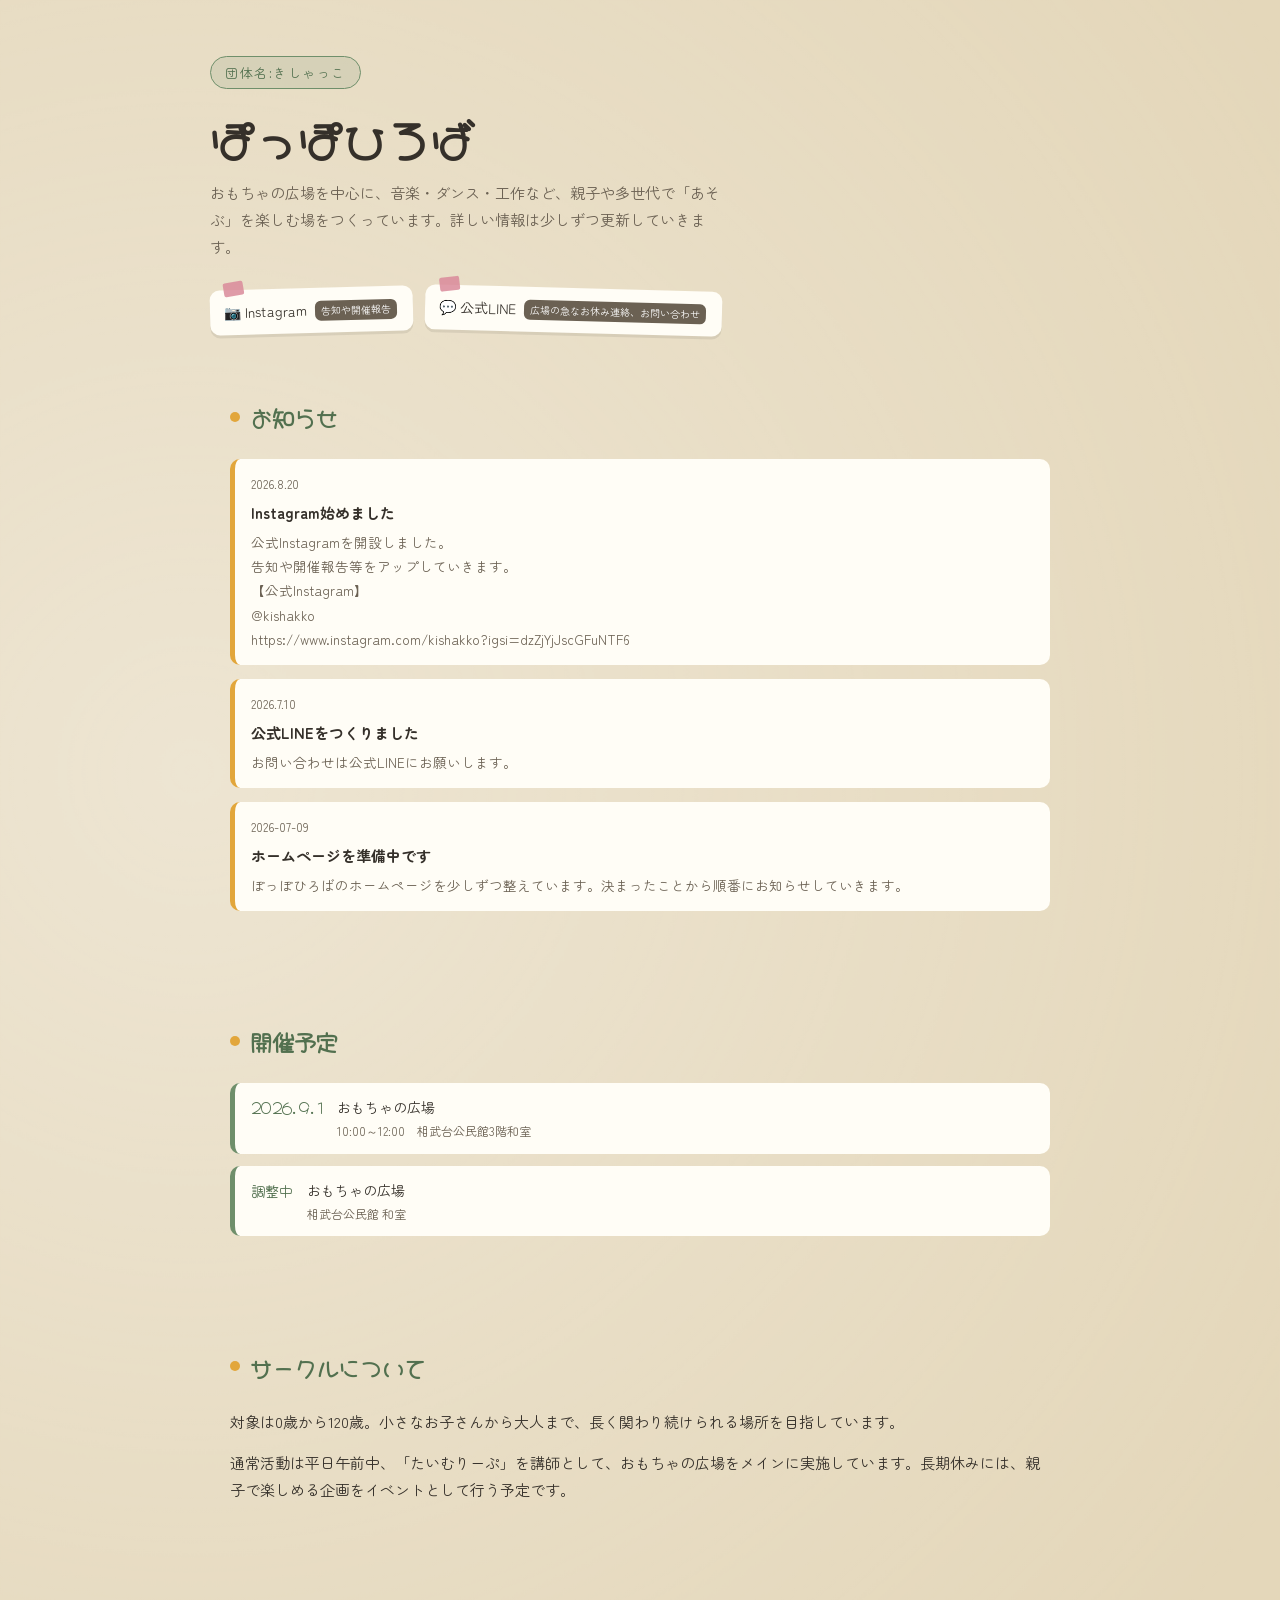
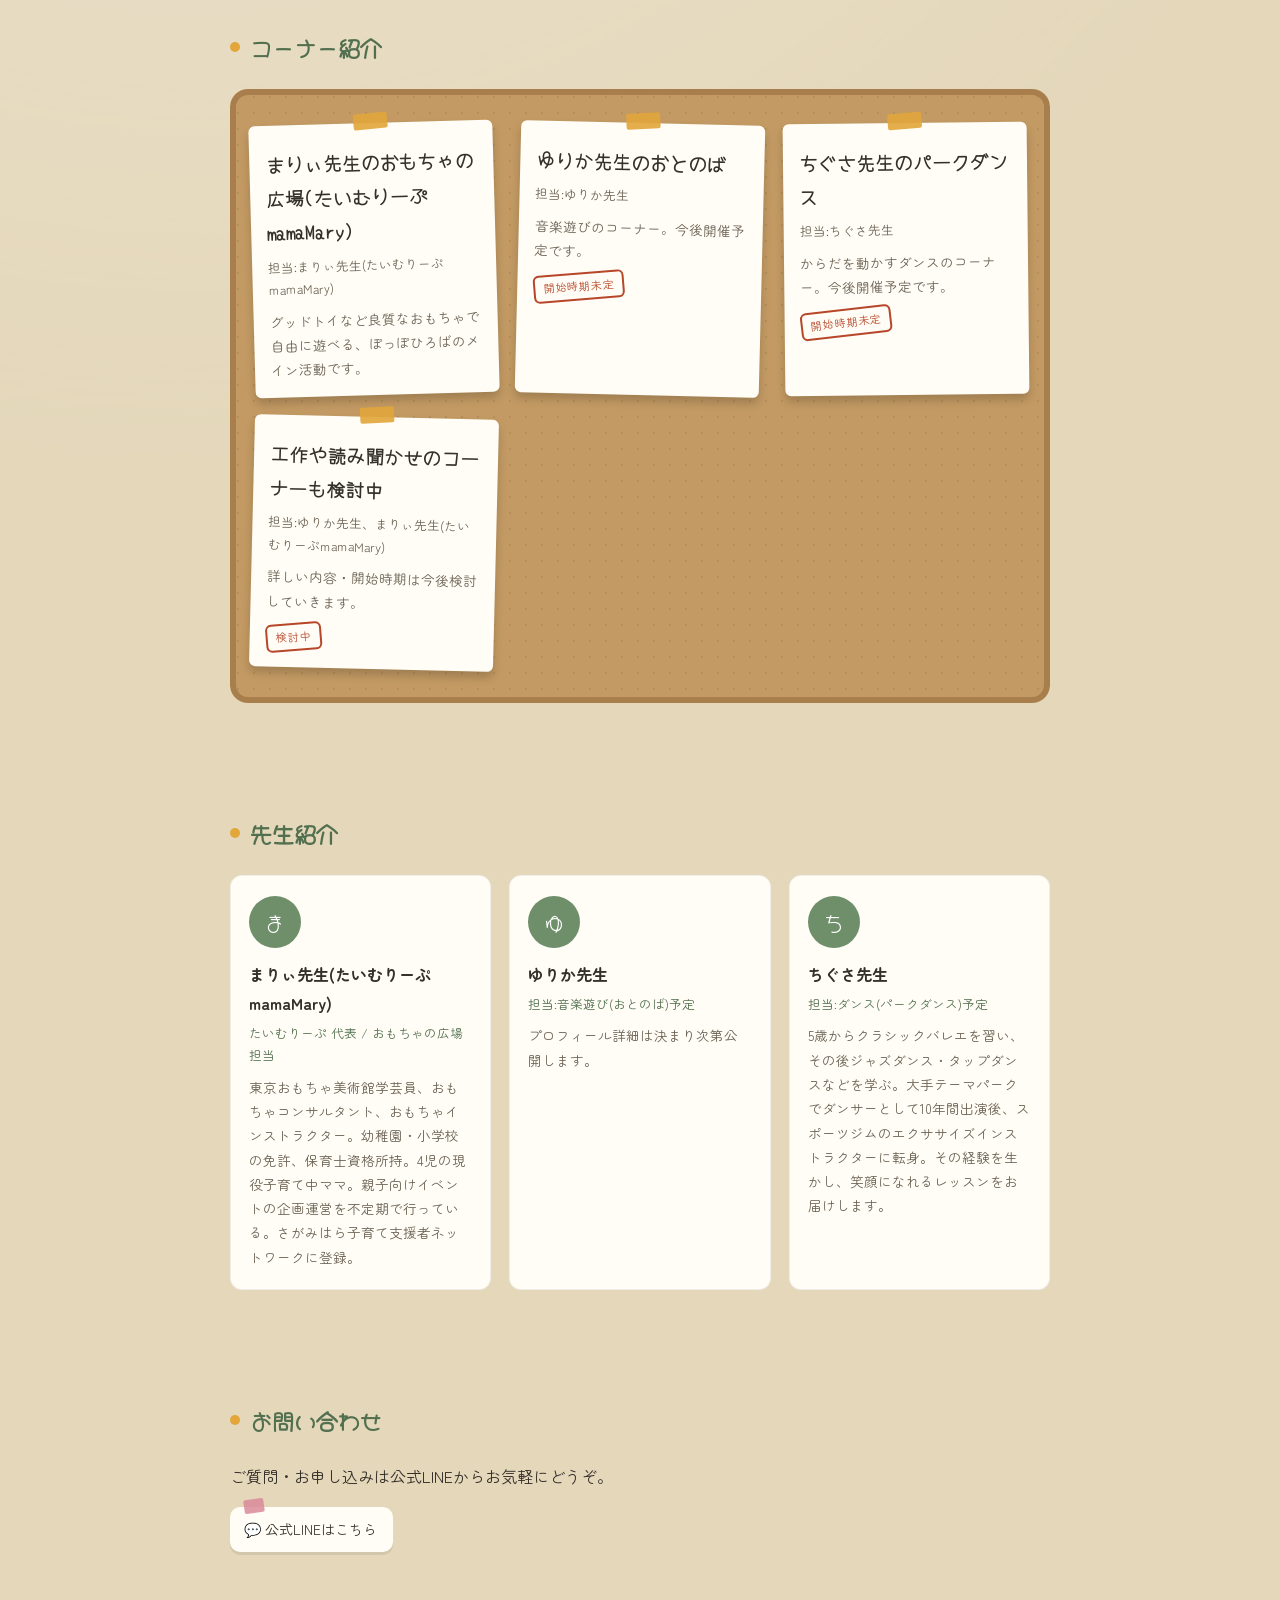
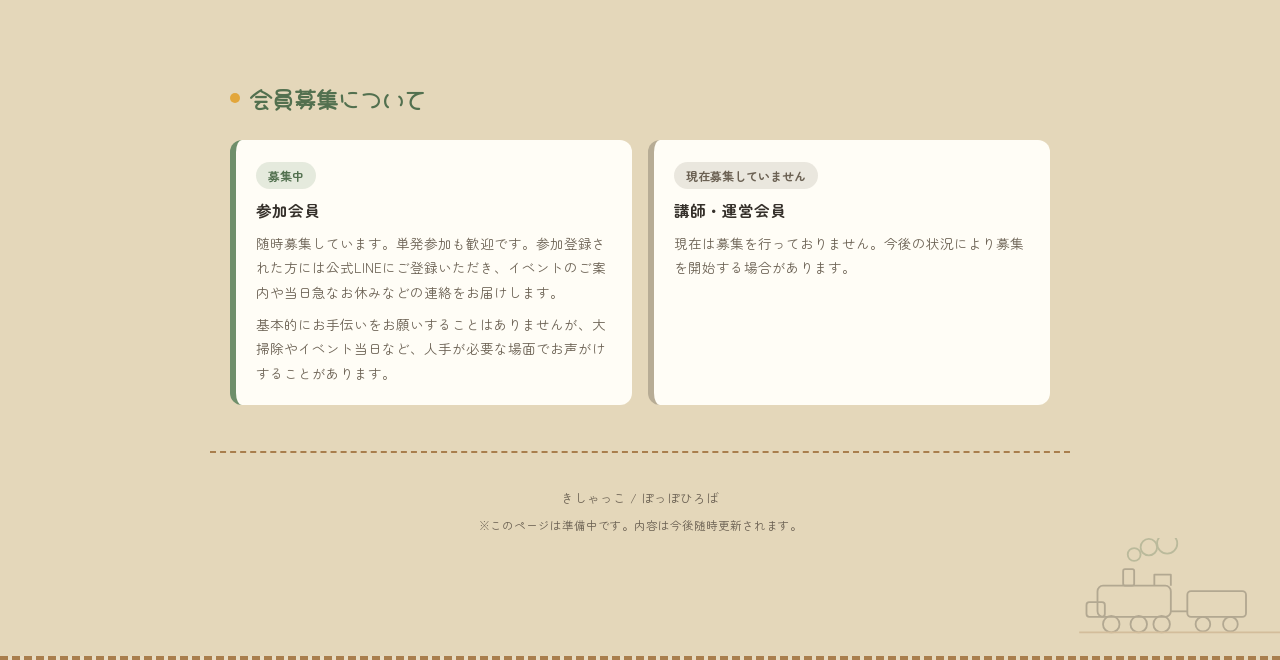
==== commit 99e4dbd3: "Update index.html" ====
--- a/index.html
+++ b/index.html
@@ -170,7 +170,7 @@
       return '<div class="news-item">' +
         '<div class="date">' + (item.date || '') + '</div>' +
         '<div class="title">' + (item.title || '') + '</div>' +
-        '<div class="body">' + (item.body || '') + '</div>' +
+        '<div class="body">' + (item.body || '').replace(/\n/g,'<br>') + '</div>' +
       '</div>';
     }).join('');
   })
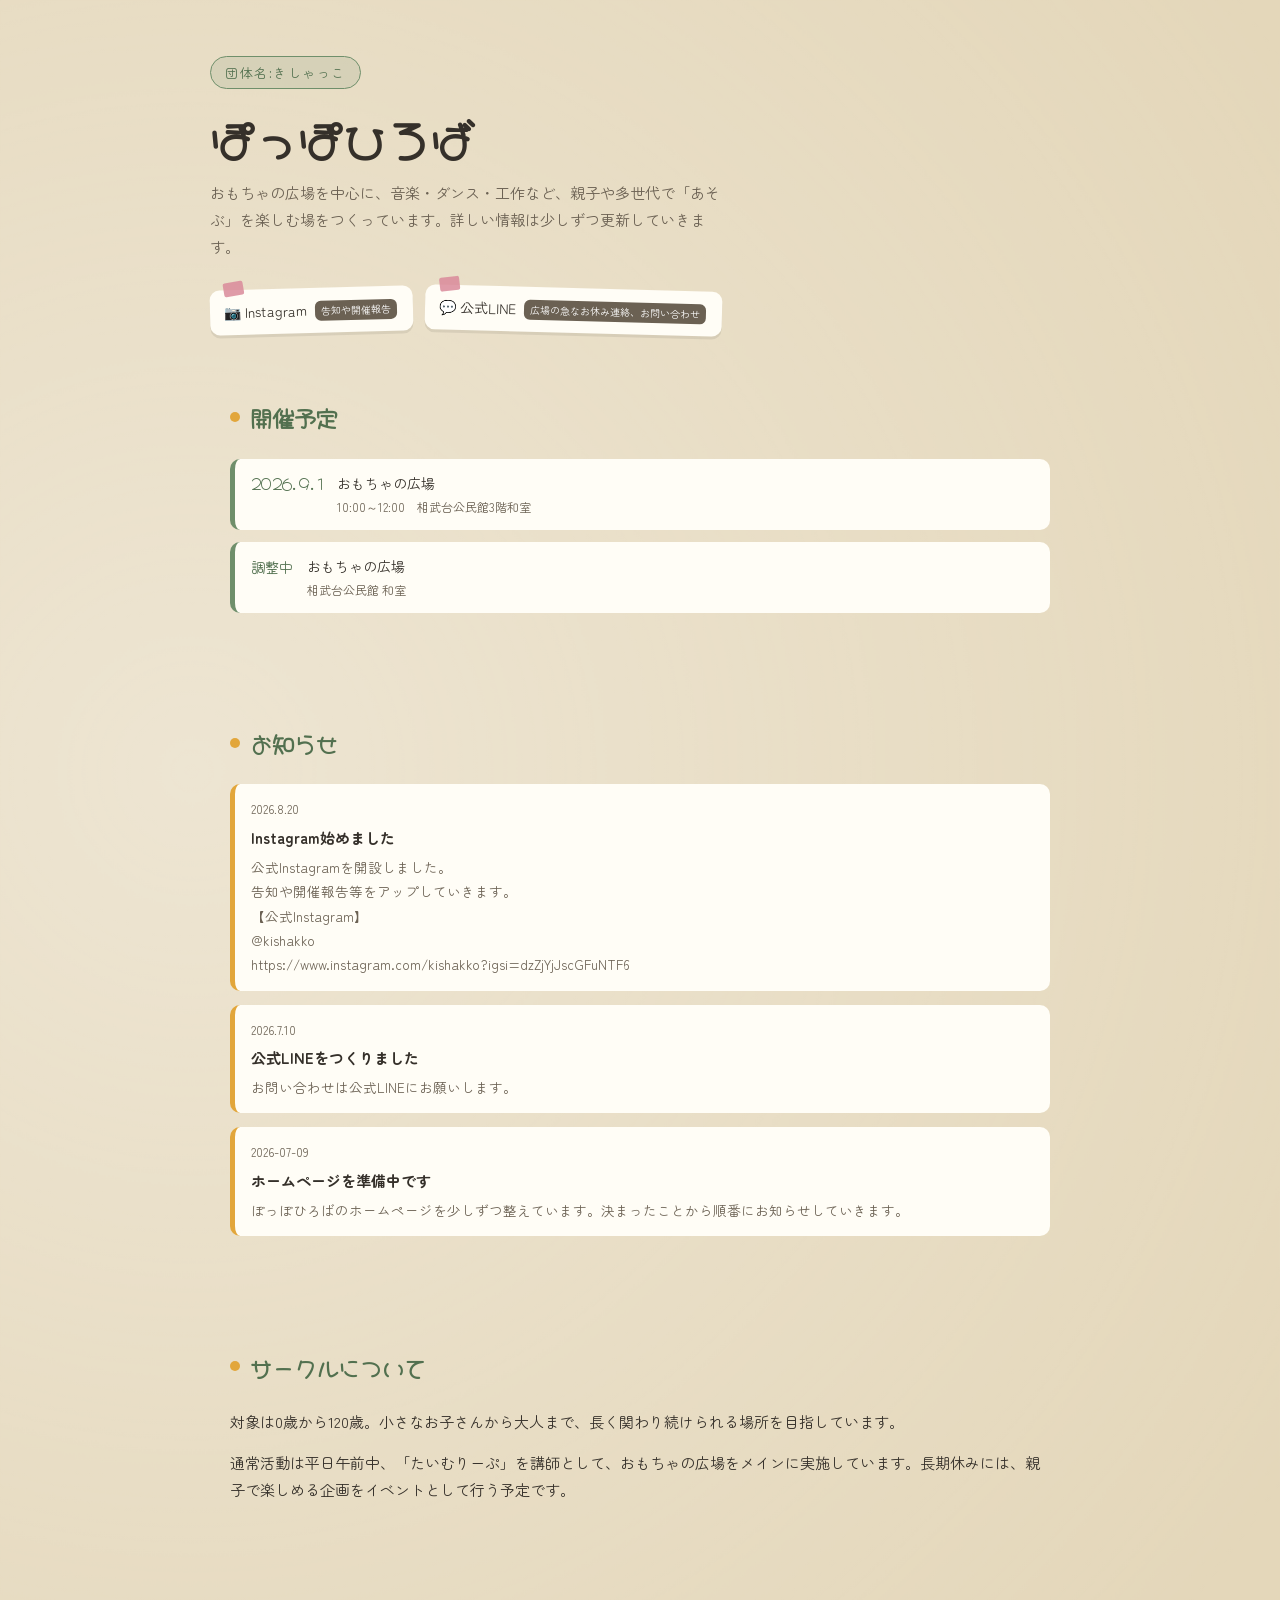
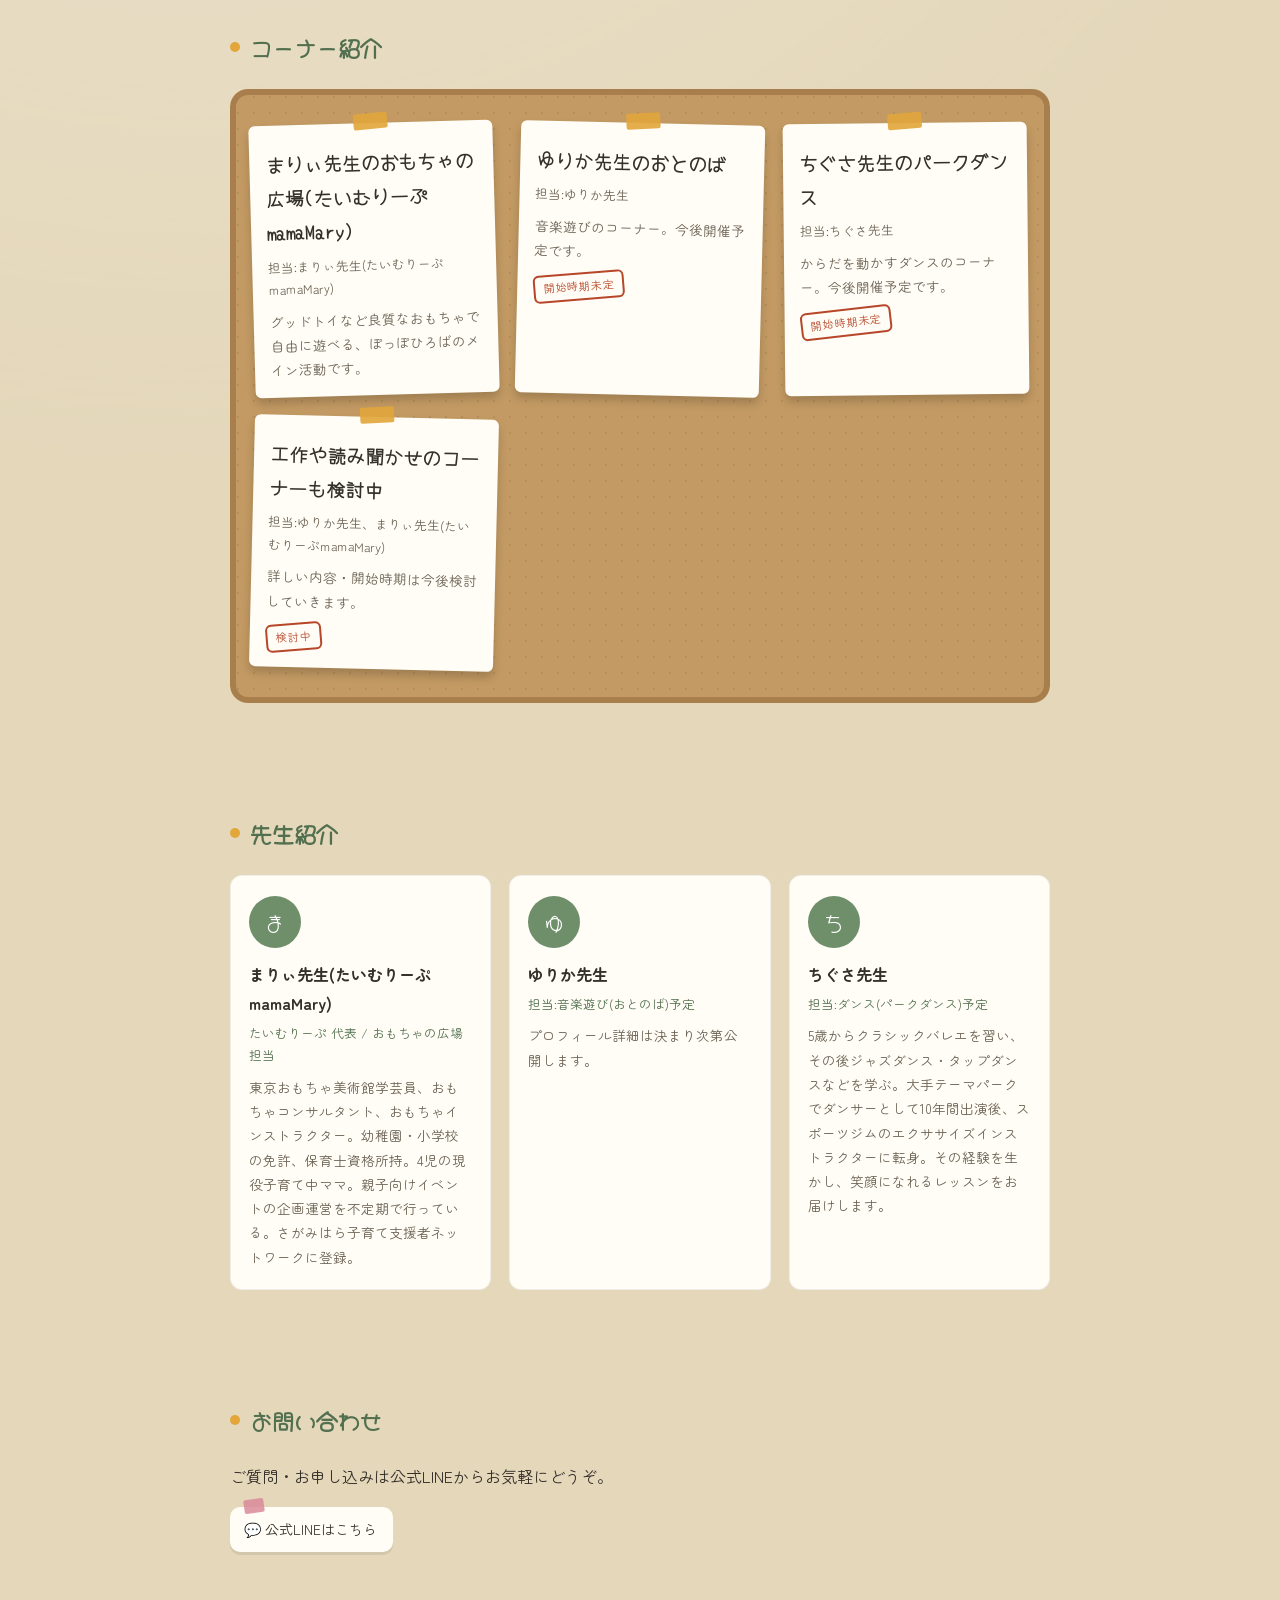
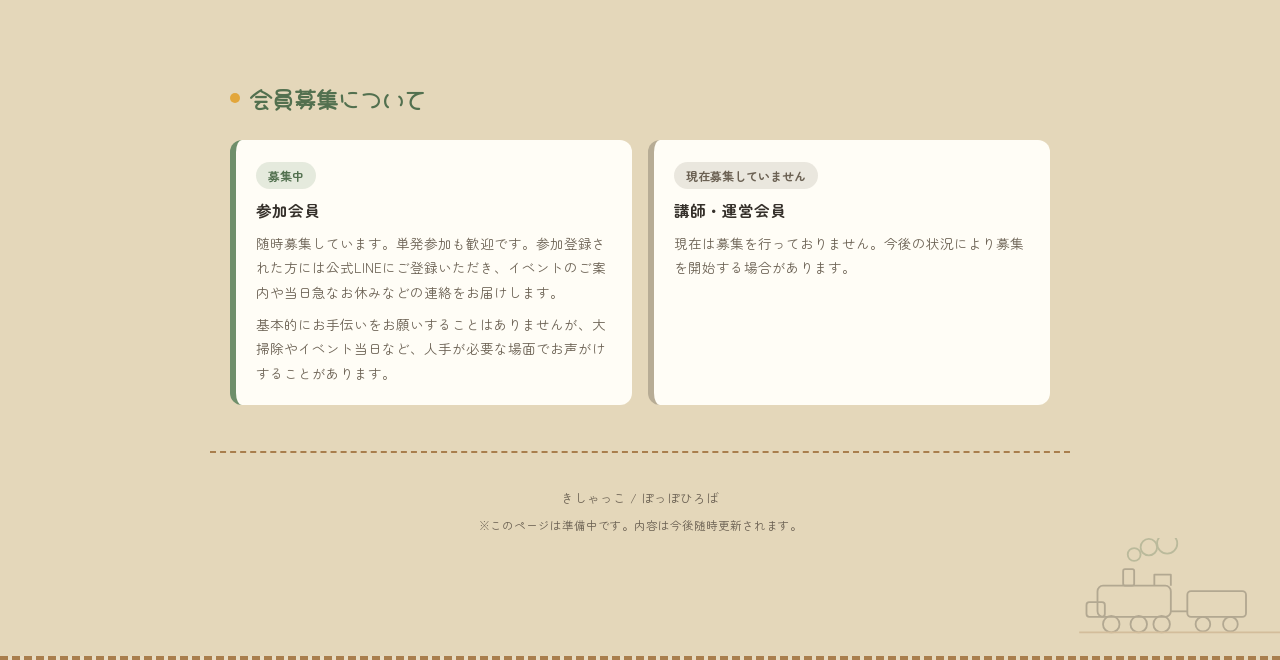
==== commit 2e1bf0f6: "Update index.html" ====
--- a/index.html
+++ b/index.html
@@ -39,6 +39,13 @@
 </div>
 
 <div class="wrap">
+   <section class="schedule">
+    <h2 class="section-title">開催予定</h2>
+    <div class="schedule-list" id="schedule-list">
+      <p class="schedule-empty">読み込み中…</p>
+    </div>
+   </section>
+  
   <section class="news">
     <h2 class="section-title">お知らせ</h2>
     <div class="news-list" id="news-list">
@@ -46,12 +53,7 @@
     </div>
   </section>
 
-  <section class="schedule">
-    <h2 class="section-title">開催予定</h2>
-    <div class="schedule-list" id="schedule-list">
-      <p class="schedule-empty">読み込み中…</p>
-    </div>
-  </section>
+ 
 
   <section class="about">
     <h2 class="section-title">サークルについて</h2>
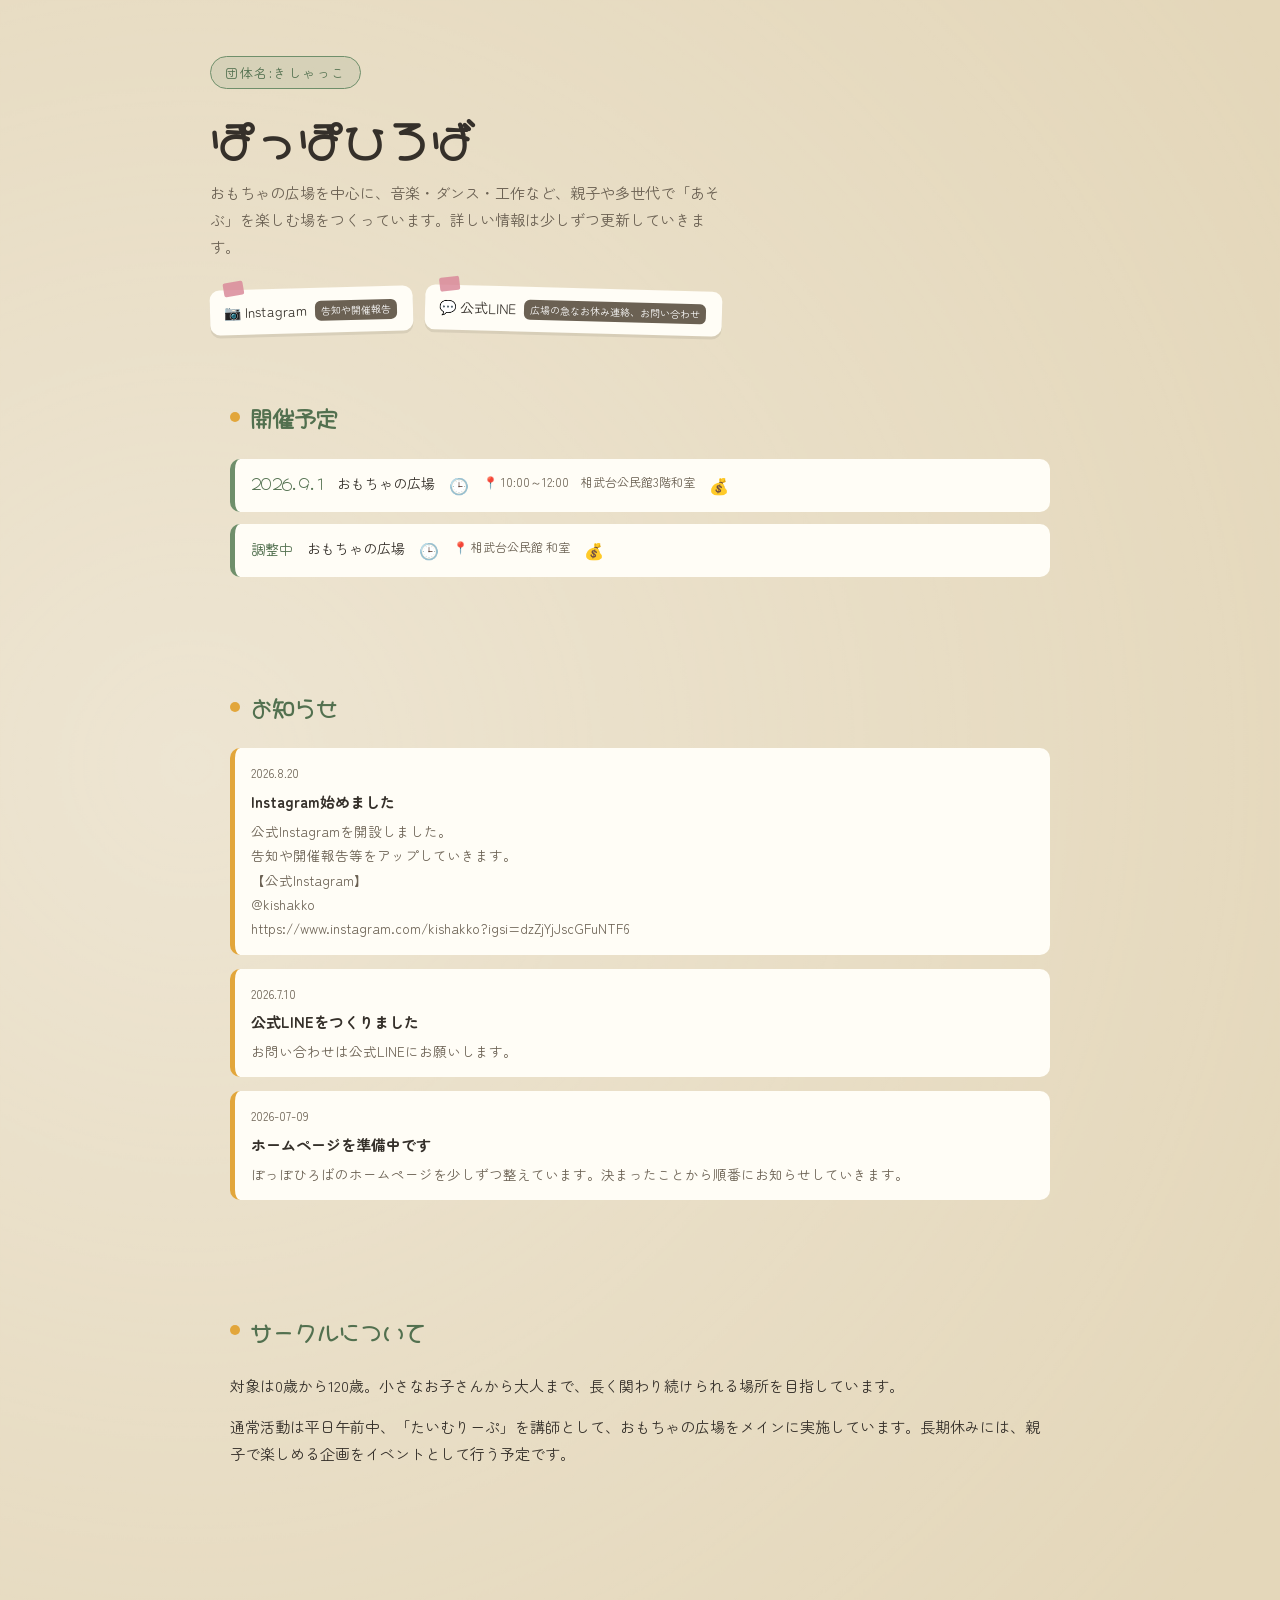
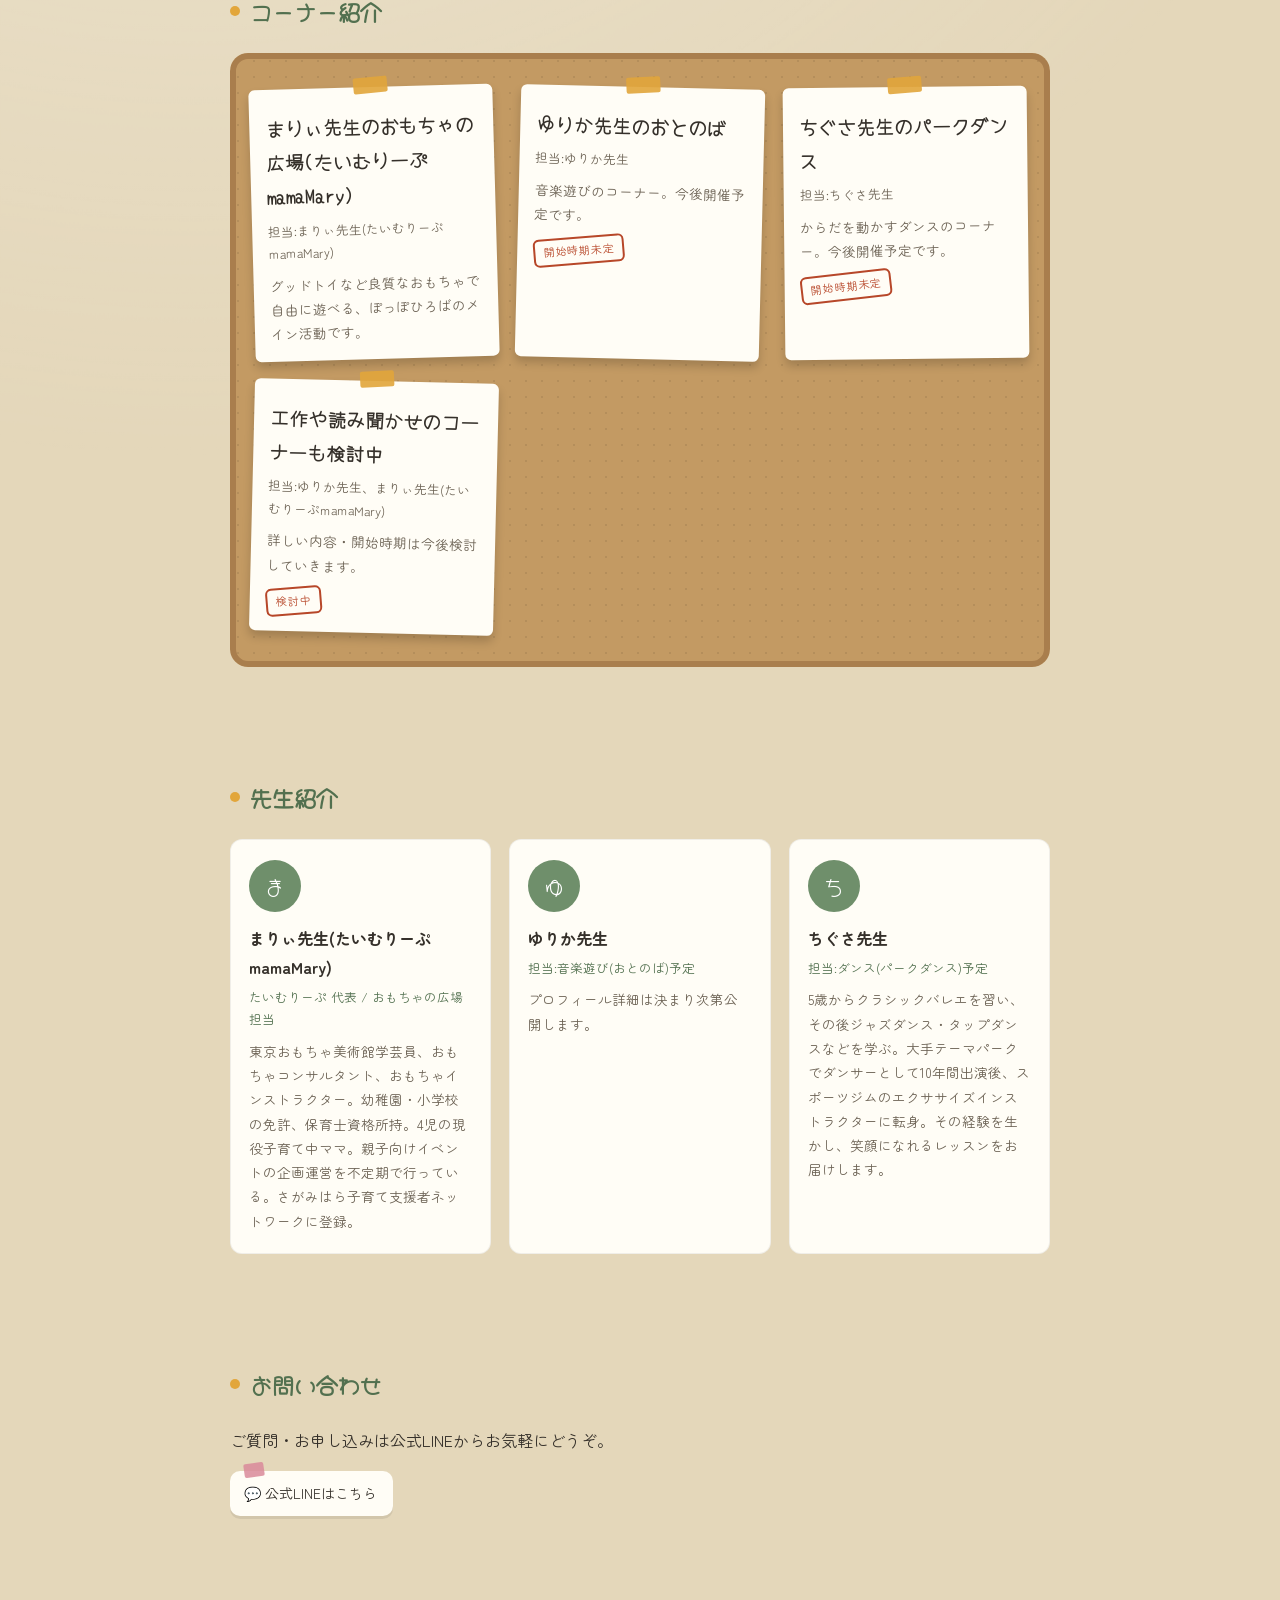
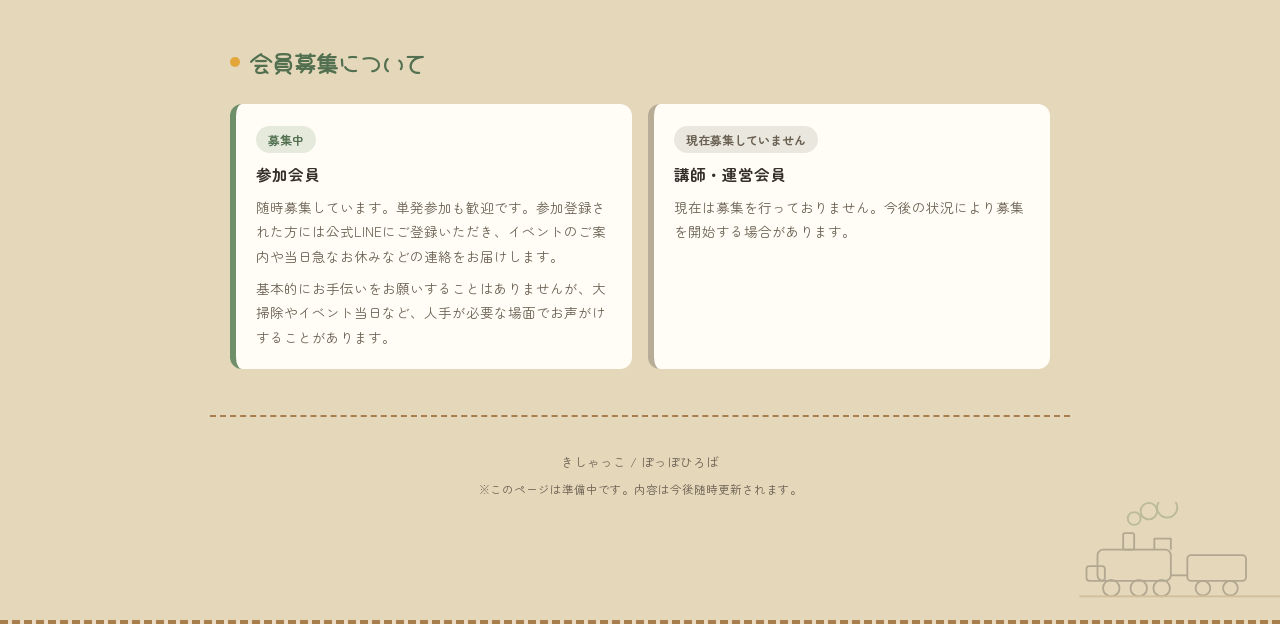
==== commit ebb518f2: "Update index.html" ====
--- a/index.html
+++ b/index.html
@@ -192,12 +192,14 @@
     }
     list.innerHTML = items.map(function(item){
       return '<div class="schedule-item">' +
-        '<div class="date">' + (item.date || '') + '</div>' +
-        '<div>' +
-          '<div class="title">' + (item.title || '') + '</div>' +
-          '<div class="place">' + (item.place || '') + '</div>' +
-        '</div>' +
-      '</div>';
+  '<div class="date">' + (item.date || '') + '</div>' +
+  '<div class="title">' + (item.title || '') + '</div>' +
+  '<div class="time">🕒 ' + (item.time || '') + '</div>' +
+  '<div class="place">📍 ' + (item.place || '') + '</div>' +
+  '<div class="price">💰 ' + (item.price || '') + '</div>' +
+  '<div class="note">' + (item.note || '') + '</div>' +
+'</div>';
+
     }).join('');
   })
   .catch(function(){
